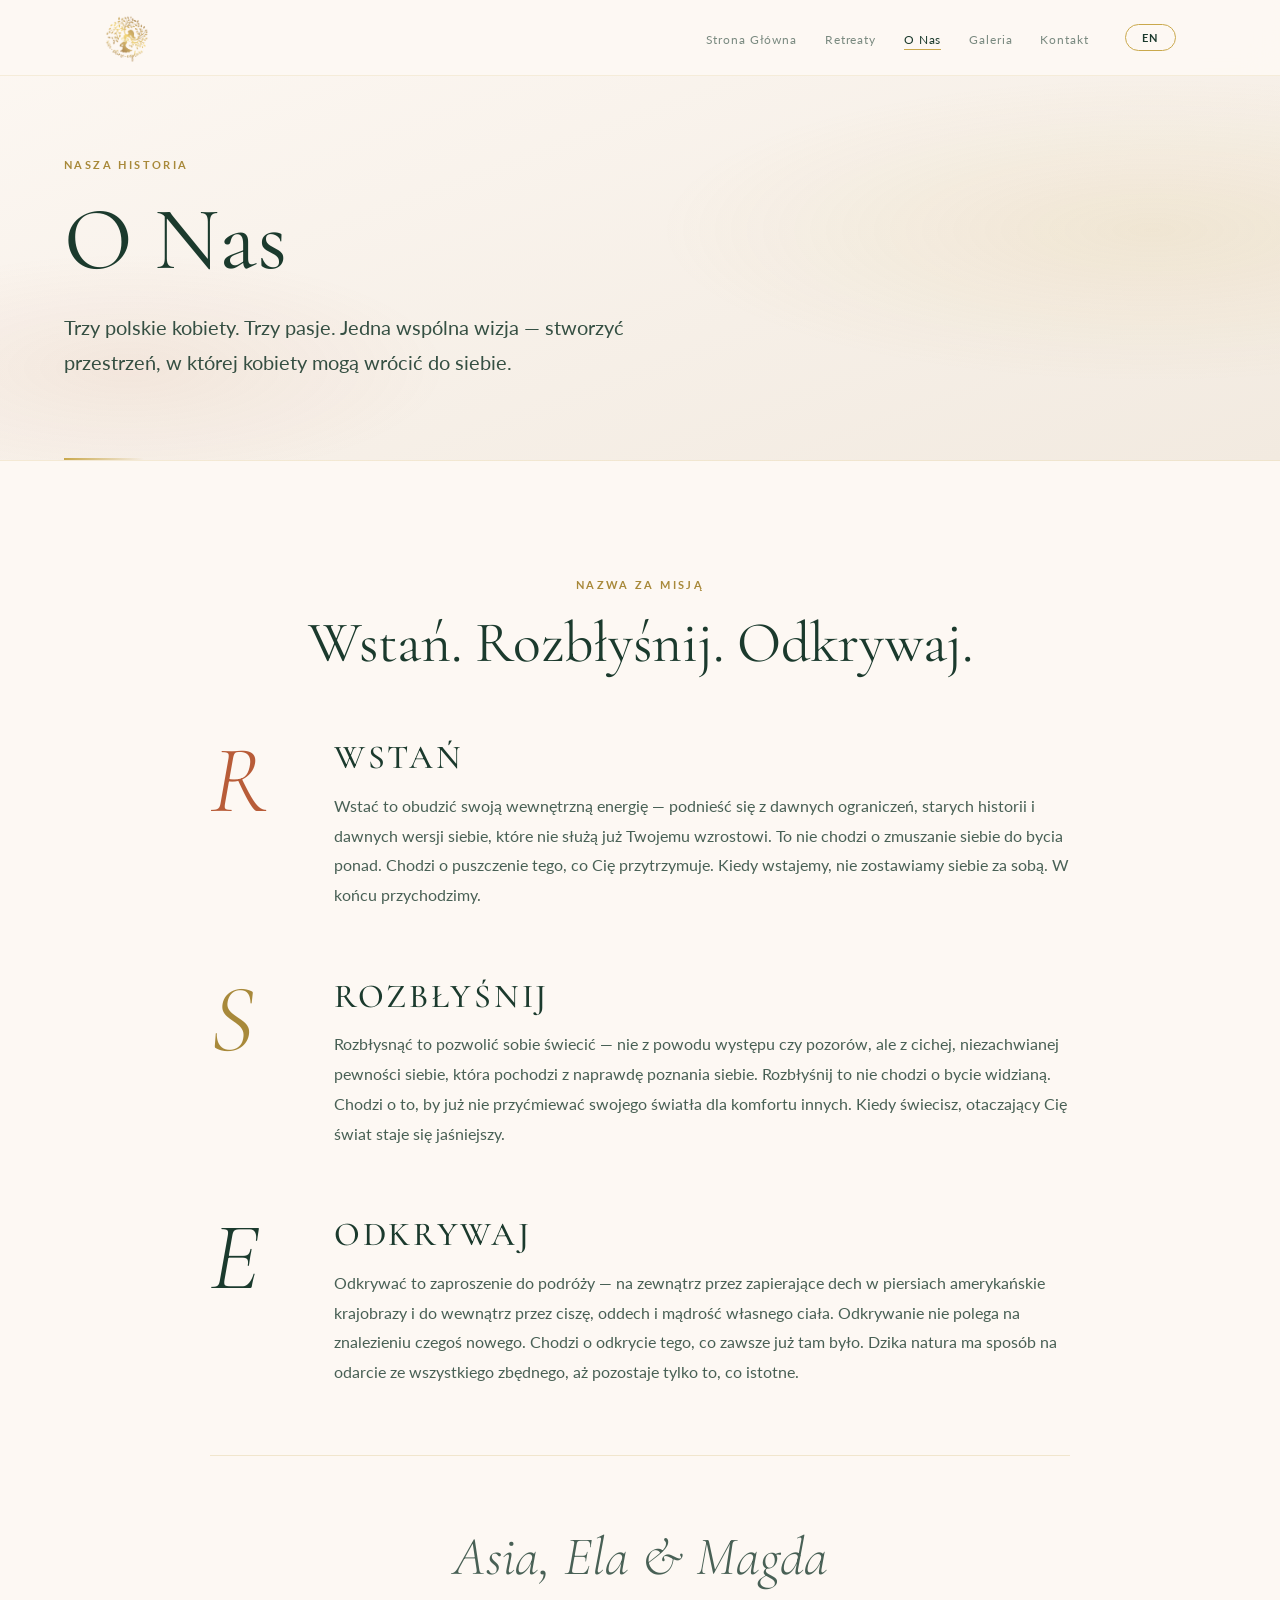
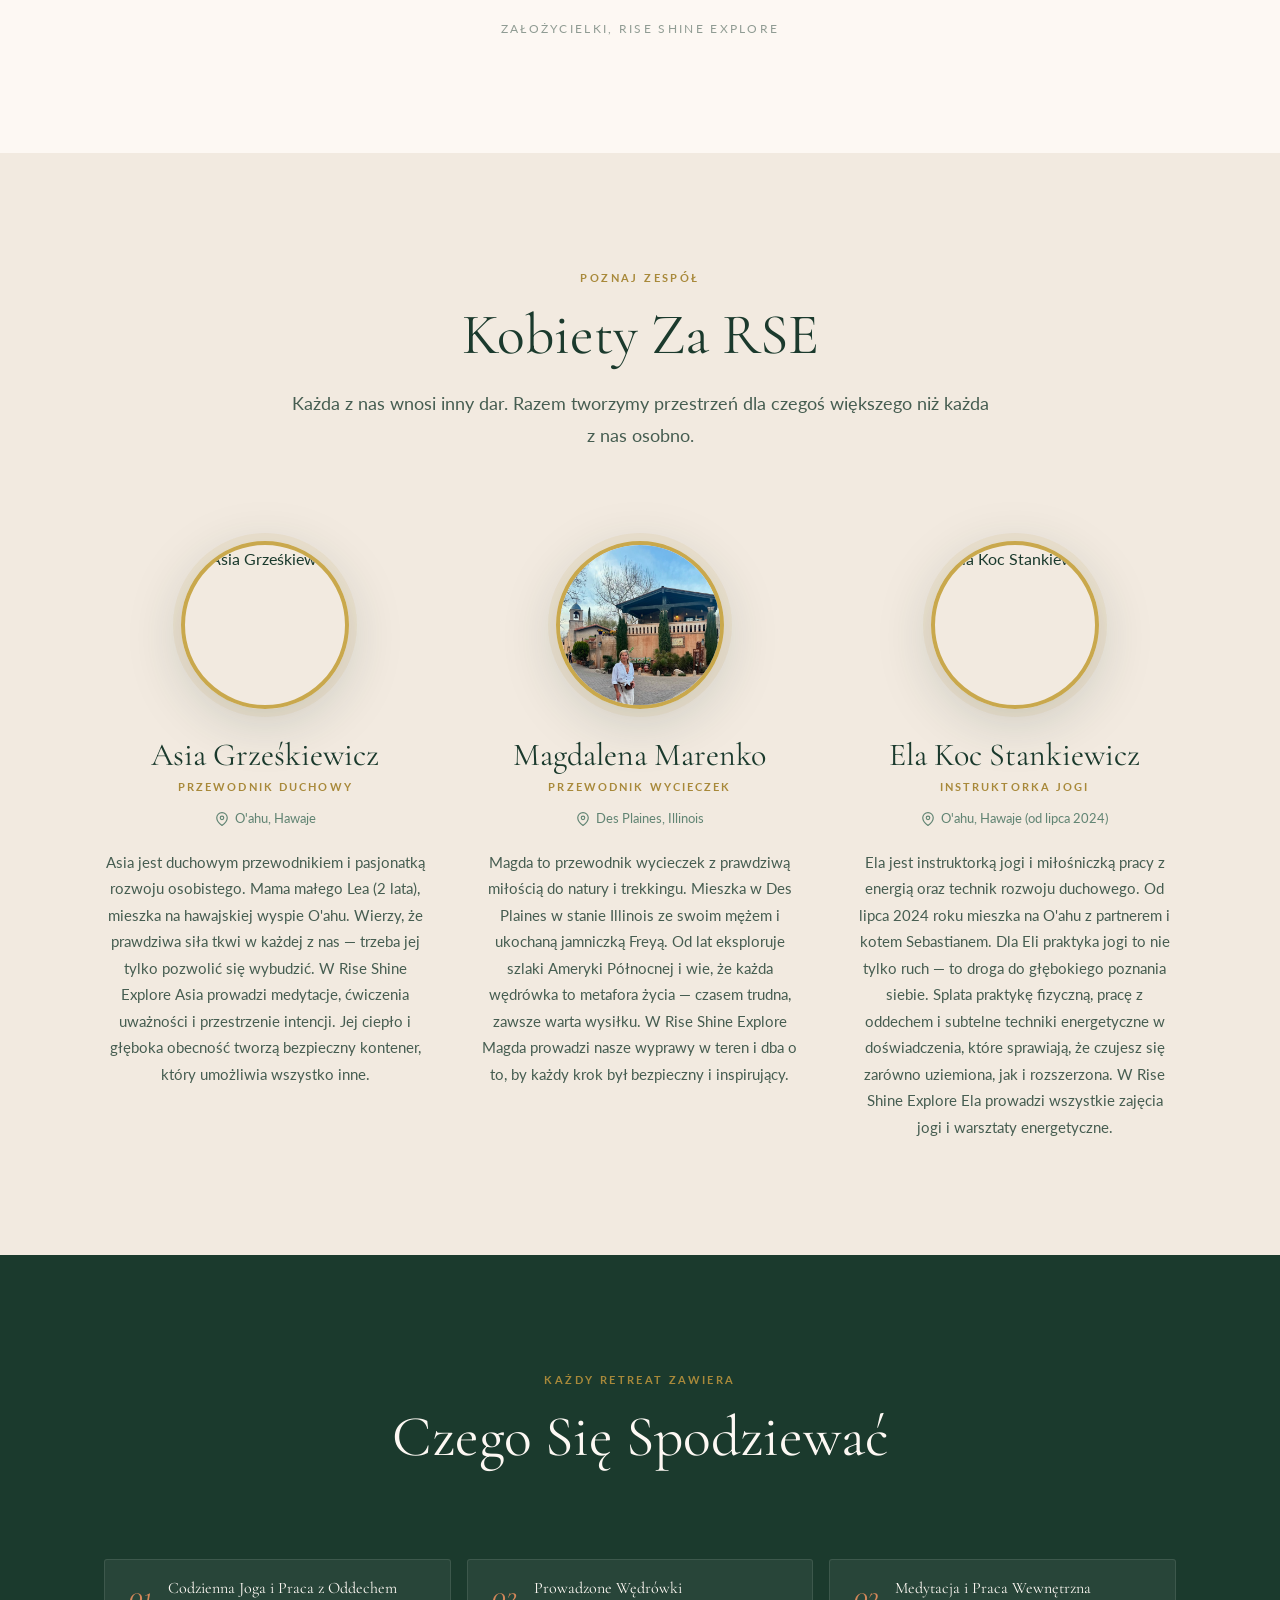
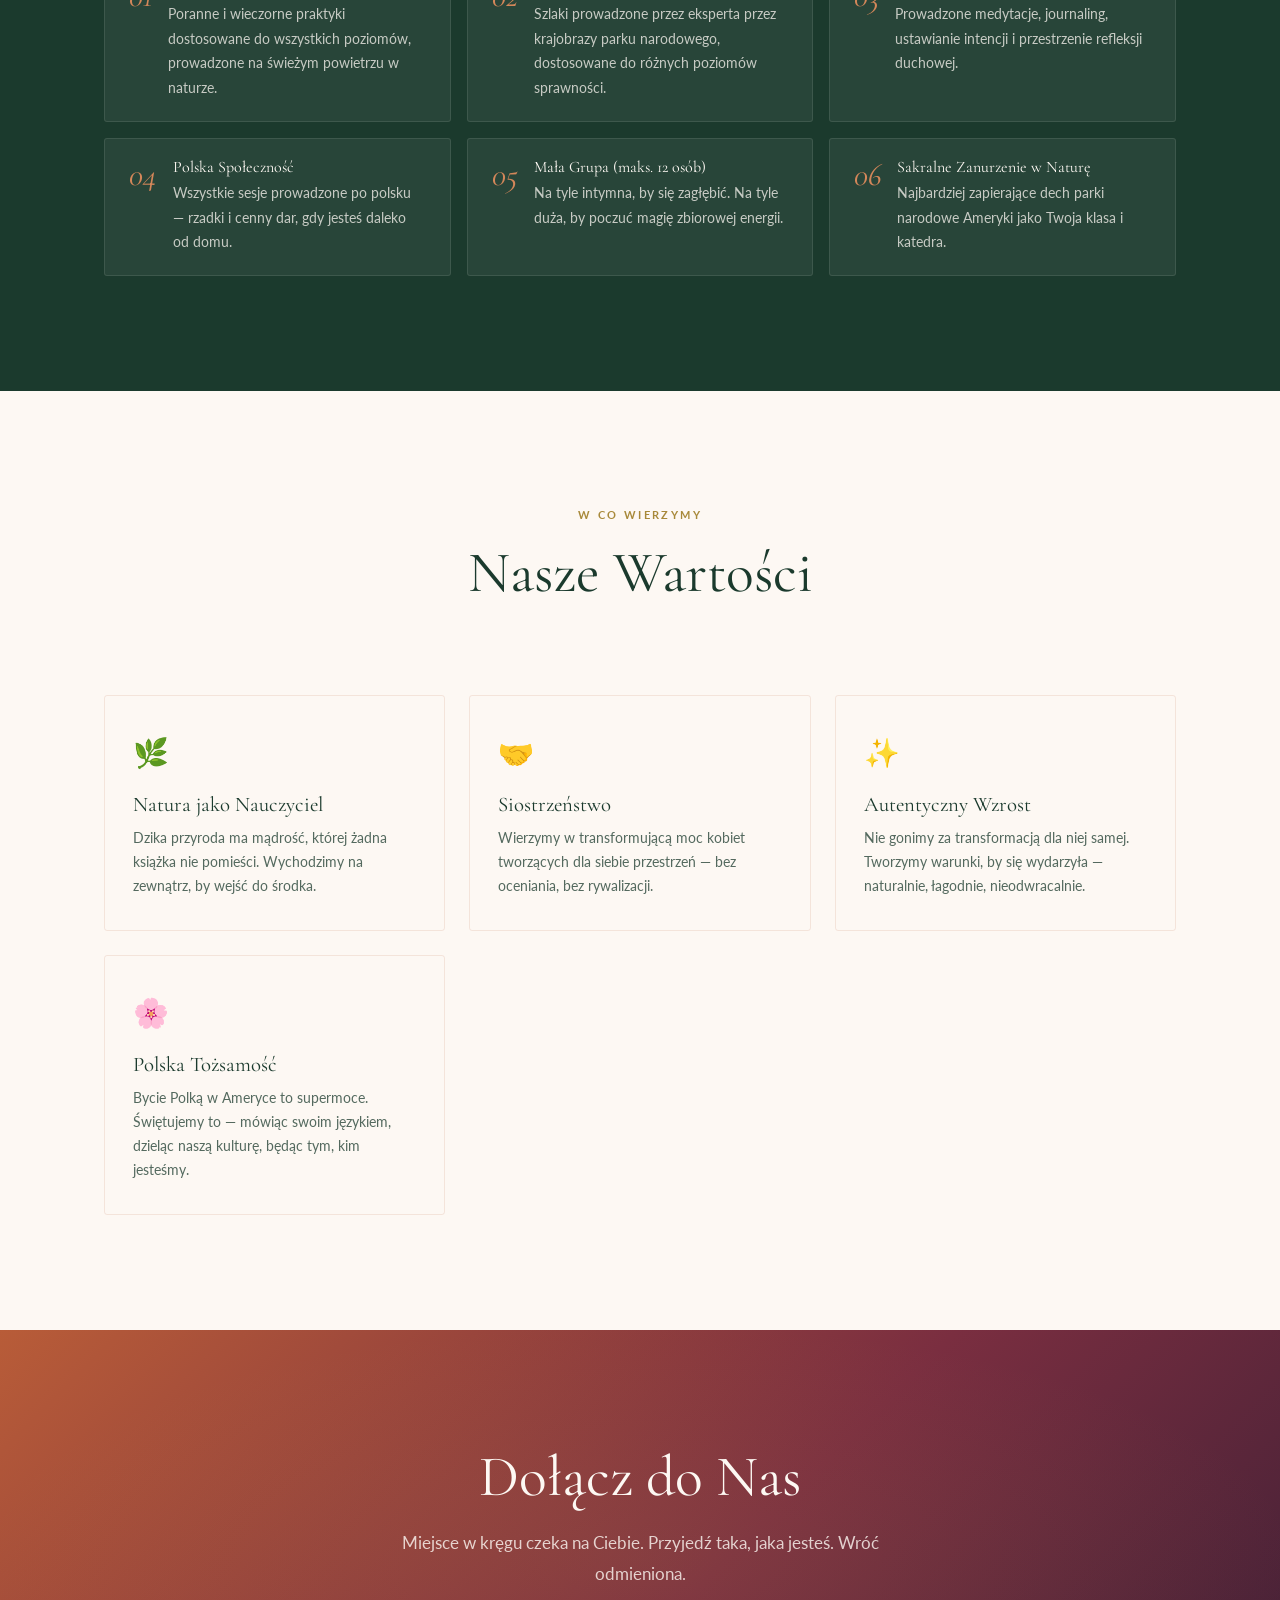
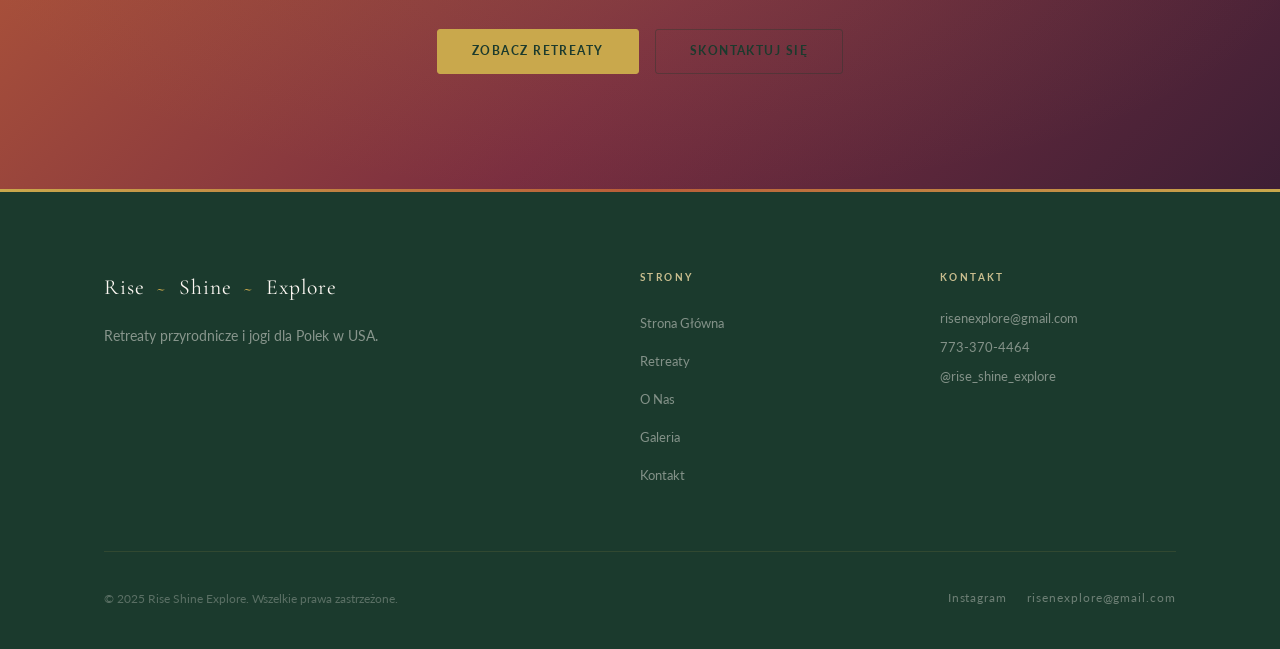
==== about.html @ bf4e3595 "Initial commit — Rise Shine Explore website Full static site with HTML pages, CSS, JS, and all photo" ====
<!DOCTYPE html>
<html lang="pl">
<head>
  <meta charset="UTF-8">
  <meta name="viewport" content="width=device-width, initial-scale=1.0">
  <title>O Nas — Rise Shine Explore</title>
  <meta name="description" content="Poznaj Asię, Elę i Magdę — trzy polskie kobiety stojące za Rise Shine Explore. Meet the women behind the retreats.">
  <link rel="preconnect" href="https://fonts.googleapis.com">
  <link rel="preconnect" href="https://fonts.gstatic.com" crossorigin>
  <link href="https://fonts.googleapis.com/css2?family=Cormorant+Garamond:ital,wght@0,300;0,400;0,500;0,600;1,300;1,400;1,500&family=Lato:wght@300;400;700&display=swap" rel="stylesheet">
  <link rel="stylesheet" href="css/style.css">
  <style>
    /* ---- Values grid ---- */
    .values-grid {
      display: grid;
      grid-template-columns: repeat(auto-fill, minmax(260px, 1fr));
      gap: 24px;
      margin-top: 48px;
    }
    .value-card {
      background: var(--offwhite);
      border: 1px solid rgba(196,112,79,.15);
      border-radius: var(--radius-sm);
      padding: 32px 28px;
      transition: box-shadow var(--transition), transform var(--transition);
    }
    .value-card:hover {
      box-shadow: var(--shadow-md);
      transform: translateY(-3px);
    }
    .value-card__icon {
      font-size: 1.8rem;
      margin-bottom: 16px;
      display: block;
    }
    .value-card h4 {
      font-size: 1.3rem;
      margin-bottom: 10px;
    }
    .value-card p {
      font-size: .88rem;
      opacity: .75;
      line-height: 1.7;
    }

    /* ---- What to expect ---- */
    .expect-list {
      display: grid;
      grid-template-columns: repeat(auto-fill, minmax(300px, 1fr));
      gap: 16px;
      margin-top: 32px;
    }
    .expect-item {
      display: flex;
      align-items: flex-start;
      gap: 16px;
      padding: 20px 24px;
      background: rgba(250,247,242,.06);
      border-radius: var(--radius-sm);
      border: 1px solid rgba(250,247,242,.1);
    }
    .expect-item__num {
      font-family: var(--font-heading);
      font-size: 2rem;
      color: var(--terracotta-light);
      font-style: italic;
      line-height: 1;
      flex-shrink: 0;
    }
    .expect-item h4 { color: var(--cream); font-size: 1rem; margin-bottom: 4px; }
    .expect-item p  { font-size: .85rem; color: var(--cream); opacity: .75; }
  </style>
</head>
<body>

  <!-- ===== NAV ===== -->
  <nav class="nav" role="navigation">
    <div class="nav__container">
      <a href="index.html" class="nav__logo"><img src="logo.avif" alt="Rise Shine Explore" class="nav__logo-img"></a>
      <ul class="nav__links" id="navLinks">
        <li><a href="index.html"    data-en="Home"     data-pl="Strona Główna">Strona Główna</a></li>
        <li><a href="retreats.html" data-en="Retreats" data-pl="Retreaty">Retreaty</a></li>
        <li><a href="about.html"    data-en="About Us" data-pl="O Nas">O Nas</a></li>
        <li><a href="gallery.html"  data-en="Gallery"  data-pl="Galeria">Galeria</a></li>
        <li><a href="contact.html"  data-en="Contact"  data-pl="Kontakt">Kontakt</a></li>
      </ul>
      <button class="nav__lang" id="langToggle">EN</button>
      <button class="nav__hamburger" id="hamburger" aria-label="Menu" aria-expanded="false">
        <span></span><span></span><span></span>
      </button>
    </div>
  </nav>

  <!-- ===== PAGE HERO ===== -->
  <header class="page-hero">
    <div class="page-hero__inner">
      <span class="eyebrow" data-en="Our Story" data-pl="Nasza Historia">Nasza Historia</span>
      <h1 data-en="About Us" data-pl="O Nas">O Nas</h1>
      <p class="lead" data-en="Three Polish women. Three passions. One shared vision — to create a space where women can come home to themselves." data-pl="Trzy polskie kobiety. Trzy pasje. Jedna wspólna wizja — stworzyć przestrzeń, w której kobiety mogą wrócić do siebie.">Trzy polskie kobiety. Trzy pasje. Jedna wspólna wizja — stworzyć przestrzeń, w której kobiety mogą wrócić do siebie.</p>
    </div>
  </header>

  <!-- ===== BRAND STORY ===== -->
  <section class="section" aria-label="Historia marki">
    <div class="container">
      <div class="brand-story">
        <div class="section-header" style="margin-bottom:64px;">
          <span class="eyebrow" data-en="The Name Behind the Mission" data-pl="Nazwa Za Misją">Nazwa Za Misją</span>
          <h2 data-en="Rise. Shine. Explore." data-pl="Wstań. Rozbłyśnij. Odkrywaj.">Wstań. Rozbłyśnij. Odkrywaj.</h2>
        </div>

        <div class="brand-pillar brand-pillar--rise animate-on-scroll animate-fade-up">
          <span class="brand-pillar__letter">R</span>
          <div class="brand-pillar__text">
            <h3 class="brand-pillar__title" data-en="Rise" data-pl="Wstań">Wstań</h3>
            <p class="brand-pillar__desc" data-en="To rise is to wake your inner energy — to lift yourself from the old limitations, old stories, and old versions of yourself that no longer serve your growth. It's not about forcing yourself upward. It's about letting go of what holds you down. When we rise, we don't leave ourselves behind. We finally arrive." data-pl="Wstać to obudzić swoją wewnętrzną energię — podnieść się z dawnych ograniczeń, starych historii i dawnych wersji siebie, które nie służą już Twojemu wzrostowi. To nie chodzi o zmuszanie siebie do bycia ponad. Chodzi o puszczenie tego, co Cię przytrzymuje. Kiedy wstajemy, nie zostawiamy siebie za sobą. W końcu przychodzimy.">Wstać to obudzić swoją wewnętrzną energię — podnieść się z dawnych ograniczeń, starych historii i dawnych wersji siebie, które nie służą już Twojemu wzrostowi. To nie chodzi o zmuszanie siebie do bycia ponad. Chodzi o puszczenie tego, co Cię przytrzymuje. Kiedy wstajemy, nie zostawiamy siebie za sobą. W końcu przychodzimy.</p>
          </div>
        </div>

        <div class="brand-pillar brand-pillar--shine animate-on-scroll animate-fade-up">
          <span class="brand-pillar__letter">S</span>
          <div class="brand-pillar__text">
            <h3 class="brand-pillar__title" data-en="Shine" data-pl="Rozbłyśnij">Rozbłyśnij</h3>
            <p class="brand-pillar__desc" data-en="To shine is to allow yourself to glow — not from performance or pretense, but from the quiet, unshakeable confidence that comes from truly knowing yourself. Shine is not about being seen. It's about no longer dimming your light for the comfort of others. When you shine, the world around you gets brighter." data-pl="Rozbłysnąć to pozwolić sobie świecić — nie z powodu występu czy pozorów, ale z cichej, niezachwianej pewności siebie, która pochodzi z naprawdę poznania siebie. Rozbłyśnij to nie chodzi o bycie widzianą. Chodzi o to, by już nie przyćmiewać swojego światła dla komfortu innych. Kiedy świecisz, otaczający Cię świat staje się jaśniejszy.">Rozbłysnąć to pozwolić sobie świecić — nie z powodu występu czy pozorów, ale z cichej, niezachwianej pewności siebie, która pochodzi z naprawdę poznania siebie. Rozbłyśnij to nie chodzi o bycie widzianą. Chodzi o to, by już nie przyćmiewać swojego światła dla komfortu innych. Kiedy świecisz, otaczający Cię świat staje się jaśniejszy.</p>
          </div>
        </div>

        <div class="brand-pillar brand-pillar--explore animate-on-scroll animate-fade-up">
          <span class="brand-pillar__letter">E</span>
          <div class="brand-pillar__text">
            <h3 class="brand-pillar__title" data-en="Explore" data-pl="Odkrywaj">Odkrywaj</h3>
            <p class="brand-pillar__desc" data-en="To explore is an invitation to journey — outward through breathtaking American landscapes and inward through stillness, breath, and the wisdom of your own body. Exploration is not about finding something new. It's about uncovering what was always already there. Wild nature has a way of stripping away everything unnecessary until only the essential remains." data-pl="Odkrywać to zaproszenie do podróży — na zewnątrz przez zapierające dech w piersiach amerykańskie krajobrazy i do wewnątrz przez ciszę, oddech i mądrość własnego ciała. Odkrywanie nie polega na znalezieniu czegoś nowego. Chodzi o odkrycie tego, co zawsze już tam było. Dzika natura ma sposób na odarcie ze wszystkiego zbędnego, aż pozostaje tylko to, co istotne.">Odkrywać to zaproszenie do podróży — na zewnątrz przez zapierające dech w piersiach amerykańskie krajobrazy i do wewnątrz przez ciszę, oddech i mądrość własnego ciała. Odkrywanie nie polega na znalezieniu czegoś nowego. Chodzi o odkrycie tego, co zawsze już tam było. Dzika natura ma sposób na odarcie ze wszystkiego zbędnego, aż pozostaje tylko to, co istotne.</p>
          </div>
        </div>

        <div class="signature animate-on-scroll animate-fade-up">
          <p class="signature__text">Asia, Ela &amp; Magda</p>
          <span class="signature__sub" data-en="Founders, Rise Shine Explore" data-pl="Założycielki, Rise Shine Explore">Założycielki, Rise Shine Explore</span>
        </div>
      </div>
    </div>
  </section>

  <!-- ===== TEAM ===== -->
  <section class="section section--alt" aria-label="Zespół">
    <div class="container">
      <div class="section-header animate-on-scroll animate-fade-up">
        <span class="eyebrow" data-en="Meet the Team" data-pl="Poznaj Zespół">Poznaj Zespół</span>
        <h2 data-en="The Women Behind RSE" data-pl="Kobiety Za RSE">Kobiety Za RSE</h2>
        <p data-en="Each of us brings a different gift. Together, we hold space for something larger than any of us alone." data-pl="Każda z nas wnosi inny dar. Razem tworzymy przestrzeń dla czegoś większego niż każda z nas osobno.">Każda z nas wnosi inny dar. Razem tworzymy przestrzeń dla czegoś większego niż każda z nas osobna.</p>
      </div>

      <div class="team-grid">

        <!-- Asia -->
        <article class="team-card animate-on-scroll animate-fade-up">
          <div class="team-card__avatar">
            <div class="team-card__avatar-inner">
              <img src="images/team/asia.png" alt="Asia Grześkiewicz">
            </div>
          </div>
          <h3 class="team-card__name">Asia Grześkiewicz</h3>
          <span class="team-card__role" data-en="Spiritual Guide" data-pl="Przewodnik Duchowy">Przewodnik Duchowy</span>
          <p class="team-card__location">
            <svg width="14" height="14" viewBox="0 0 24 24" fill="none" stroke="currentColor" stroke-width="2" aria-hidden="true"><path d="M21 10c0 7-9 13-9 13s-9-6-9-13a9 9 0 0118 0z"/><circle cx="12" cy="10" r="3"/></svg>
            <span data-en="O'ahu, Hawai'i" data-pl="O'ahu, Hawaje">O'ahu, Hawaje</span>
          </p>
          <p class="team-card__bio" data-en="Asia is a spiritual guide and personal development enthusiast. Mother of little Leo (age 2), she lives on the Hawaiian island of O'ahu. She believes that true strength lives within each of us — it just needs to be awakened. At Rise Shine Explore, Asia leads meditations, mindfulness practices, and intention-setting spaces. Her warmth and deep presence create the safe container that makes everything else possible." data-pl="Asia jest duchowym przewodnikiem i pasjonatką rozwoju osobistego. Mama małego Lea (2 lata), mieszka na hawajskiej wyspie O'ahu. Wierzy, że prawdziwa siła tkwi w każdej z nas — trzeba jej tylko pozwolić się wybudzić. W Rise Shine Explore Asia prowadzi medytacje, ćwiczenia uważności i przestrzenie intencji. Jej ciepło i głęboka obecność tworzą bezpieczny kontener, który umożliwia wszystko inne.">Asia jest duchowym przewodnikiem i pasjonatką rozwoju osobistego. Mama małego Lea (2 lata), mieszka na hawajskiej wyspie O'ahu. Wierzy, że prawdziwa siła tkwi w każdej z nas — trzeba jej tylko pozwolić się wybudzić. W Rise Shine Explore Asia prowadzi medytacje, ćwiczenia uważności i przestrzenie intencji. Jej ciepło i głęboka obecność tworzą bezpieczny kontener, który umożliwia wszystko inne.</p>
        </article>

        <!-- Magdalena -->
        <article class="team-card animate-on-scroll animate-fade-up delay-1">
          <div class="team-card__avatar">
            <div class="team-card__avatar-inner">
              <img src="images/team/magda.jpg" alt="Magdalena Marenko">
            </div>
          </div>
          <h3 class="team-card__name">Magdalena Marenko</h3>
          <span class="team-card__role" data-en="Hiking Guide" data-pl="Przewodnik Wycieczek">Przewodnik Wycieczek</span>
          <p class="team-card__location">
            <svg width="14" height="14" viewBox="0 0 24 24" fill="none" stroke="currentColor" stroke-width="2" aria-hidden="true"><path d="M21 10c0 7-9 13-9 13s-9-6-9-13a9 9 0 0118 0z"/><circle cx="12" cy="10" r="3"/></svg>
            <span data-en="Des Plaines, Illinois" data-pl="Des Plaines, Illinois">Des Plaines, Illinois</span>
          </p>
          <p class="team-card__bio" data-en="Magda is a hiking guide with a genuine love for nature and trekking. She lives in Des Plaines, Illinois with her husband and beloved dachshund Freya. For years she has explored trails across North America and knows that every hike is a metaphor for life — sometimes hard, always worth it. At Rise Shine Explore, Magda leads our outdoor expeditions and makes sure every step feels safe and inspiring." data-pl="Magda to przewodnik wycieczek z prawdziwą miłością do natury i trekkingu. Mieszka w Des Plaines w stanie Illinois ze swoim mężem i ukochaną jamniczką Freyą. Od lat eksploruje szlaki Ameryki Północnej i wie, że każda wędrówka to metafora życia — czasem trudna, zawsze warta wysiłku. W Rise Shine Explore Magda prowadzi nasze wyprawy w teren i dba o to, by każdy krok był bezpieczny i inspirujący.">Magda to przewodnik wycieczek z prawdziwą miłością do natury i trekkingu. Mieszka w Des Plaines w stanie Illinois ze swoim mężem i ukochaną jamniczką Freyą. Od lat eksploruje szlaki Ameryki Północnej i wie, że każda wędrówka to metafora życia — czasem trudna, zawsze warta wysiłku. W Rise Shine Explore Magda prowadzi nasze wyprawy w teren i dba o to, by każdy krok był bezpieczny i inspirujący.</p>
        </article>

        <!-- Ela -->
        <article class="team-card animate-on-scroll animate-fade-up delay-2">
          <div class="team-card__avatar">
            <div class="team-card__avatar-inner">
              <img src="images/team/ela.png" alt="Ela Koc Stankiewicz">
            </div>
          </div>
          <h3 class="team-card__name">Ela Koc Stankiewicz</h3>
          <span class="team-card__role" data-en="Yoga Instructor" data-pl="Instruktorka Jogi">Instruktorka Jogi</span>
          <p class="team-card__location">
            <svg width="14" height="14" viewBox="0 0 24 24" fill="none" stroke="currentColor" stroke-width="2" aria-hidden="true"><path d="M21 10c0 7-9 13-9 13s-9-6-9-13a9 9 0 0118 0z"/><circle cx="12" cy="10" r="3"/></svg>
            <span data-en="O'ahu, Hawai'i (since July 2024)" data-pl="O'ahu, Hawaje (od lipca 2024)">O'ahu, Hawaje (od lipca 2024)</span>
          </p>
          <p class="team-card__bio" data-en="Ela is a yoga instructor and lover of energy work and spiritual development techniques. Since July 2024, she has lived on O'ahu with her partner and cat Sebastian. For Ela, yoga practice is not just movement — it's a path to deep self-knowledge. She weaves together physical practice, breathwork, and subtle energy techniques into experiences that leave you feeling both grounded and expanded. At Rise Shine Explore, Ela leads all yoga sessions and energy workshops." data-pl="Ela jest instruktorką jogi i miłośniczką pracy z energią oraz technik rozwoju duchowego. Od lipca 2024 roku mieszka na O'ahu z partnerem i kotem Sebastianem. Dla Eli praktyka jogi to nie tylko ruch — to droga do głębokiego poznania siebie. Splata praktykę fizyczną, pracę z oddechem i subtelne techniki energetyczne w doświadczenia, które sprawiają, że czujesz się zarówno uziemiona, jak i rozszerzona. W Rise Shine Explore Ela prowadzi wszystkie zajęcia jogi i warsztaty energetyczne.">Ela jest instruktorką jogi i miłośniczką pracy z energią oraz technik rozwoju duchowego. Od lipca 2024 roku mieszka na O'ahu z partnerem i kotem Sebastianem. Dla Eli praktyka jogi to nie tylko ruch — to droga do głębokiego poznania siebie. Splata praktykę fizyczną, pracę z oddechem i subtelne techniki energetyczne w doświadczenia, które sprawiają, że czujesz się zarówno uziemiona, jak i rozszerzona. W Rise Shine Explore Ela prowadzi wszystkie zajęcia jogi i warsztaty energetyczne.</p>
        </article>

      </div>
    </div>
  </section>

  <!-- ===== WHAT TO EXPECT ===== -->
  <section class="section section--dark" aria-label="Czego się spodziewać">
    <div class="container">
      <div class="section-header animate-on-scroll animate-fade-up">
        <span class="eyebrow" data-en="Every Retreat Includes" data-pl="Każdy Retreat Zawiera">Każdy Retreat Zawiera</span>
        <h2 data-en="What to Expect" data-pl="Czego Się Spodziewać">Czego Się Spodziewać</h2>
      </div>
      <div class="expect-list">
        <div class="expect-item animate-on-scroll animate-fade-up">
          <span class="expect-item__num">01</span>
          <div>
            <h4 data-en="Daily Yoga & Breathwork" data-pl="Codzienna Joga i Praca z Oddechem">Codzienna Joga i Praca z Oddechem</h4>
            <p data-en="Morning and evening practices tailored to all levels, held outdoors in nature." data-pl="Poranne i wieczorne praktyki dostosowane do wszystkich poziomów, prowadzone na świeżym powietrzu w naturze.">Poranne i wieczorne praktyki dostosowane do wszystkich poziomów, prowadzone na świeżym powietrzu w naturze.</p>
          </div>
        </div>
        <div class="expect-item animate-on-scroll animate-fade-up delay-1">
          <span class="expect-item__num">02</span>
          <div>
            <h4 data-en="Guided Hikes" data-pl="Prowadzone Wędrówki">Prowadzone Wędrówki</h4>
            <p data-en="Expert-led trails through national park landscapes, adapted for different fitness levels." data-pl="Szlaki prowadzone przez eksperta przez krajobrazy parku narodowego, dostosowane do różnych poziomów sprawności.">Szlaki prowadzone przez eksperta przez krajobrazy parku narodowego, dostosowane do różnych poziomów sprawności.</p>
          </div>
        </div>
        <div class="expect-item animate-on-scroll animate-fade-up delay-2">
          <span class="expect-item__num">03</span>
          <div>
            <h4 data-en="Meditation & Inner Work" data-pl="Medytacja i Praca Wewnętrzna">Medytacja i Praca Wewnętrzna</h4>
            <p data-en="Guided meditations, journaling, intention-setting, and spiritual reflection spaces." data-pl="Prowadzone medytacje, journaling, ustawianie intencji i przestrzenie refleksji duchowej.">Prowadzone medytacje, journaling, ustawianie intencji i przestrzenie refleksji duchowej.</p>
          </div>
        </div>
        <div class="expect-item animate-on-scroll animate-fade-up">
          <span class="expect-item__num">04</span>
          <div>
            <h4 data-en="Polish Community" data-pl="Polska Społeczność">Polska Społeczność</h4>
            <p data-en="All sessions conducted in Polish — a rare and precious gift when you're far from home." data-pl="Wszystkie sesje prowadzone po polsku — rzadki i cenny dar, gdy jesteś daleko od domu.">Wszystkie sesje prowadzone po polsku — rzadki i cenny dar, gdy jesteś daleko od domu.</p>
          </div>
        </div>
        <div class="expect-item animate-on-scroll animate-fade-up delay-1">
          <span class="expect-item__num">05</span>
          <div>
            <h4 data-en="Small Group (max 12)" data-pl="Mała Grupa (maks. 12 osób)">Mała Grupa (maks. 12 osób)</h4>
            <p data-en="Intimate enough to go deep. Big enough to feel the magic of collective energy." data-pl="Na tyle intymna, by się zagłębić. Na tyle duża, by poczuć magię zbiorowej energii.">Na tyle intymna, by się zagłębić. Na tyle duża, by poczuć magię zbiorowej energii.</p>
          </div>
        </div>
        <div class="expect-item animate-on-scroll animate-fade-up delay-2">
          <span class="expect-item__num">06</span>
          <div>
            <h4 data-en="Sacred Nature Immersion" data-pl="Sakralne Zanurzenie w Naturę">Sakralne Zanurzenie w Naturę</h4>
            <p data-en="America's most breathtaking national parks as your classroom and cathedral." data-pl="Najbardziej zapierające dech parki narodowe Ameryki jako Twoja klasa i katedra.">Najbardziej zapierające dech parki narodowe Ameryki jako Twoja klasa i katedra.</p>
          </div>
        </div>
      </div>
    </div>
  </section>

  <!-- ===== VALUES ===== -->
  <section class="section" aria-label="Nasze wartości">
    <div class="container">
      <div class="section-header animate-on-scroll animate-fade-up">
        <span class="eyebrow" data-en="What We Stand For" data-pl="W Co Wierzymy">W Co Wierzymy</span>
        <h2 data-en="Our Values" data-pl="Nasze Wartości">Nasze Wartości</h2>
      </div>
      <div class="values-grid">
        <div class="value-card animate-on-scroll animate-fade-up">
          <span class="value-card__icon">🌿</span>
          <h4 data-en="Nature as Teacher" data-pl="Natura jako Nauczyciel">Natura jako Nauczyciel</h4>
          <p data-en="The wild has wisdom that no book can hold. We go outside to go inward." data-pl="Dzika przyroda ma mądrość, której żadna książka nie pomieści. Wychodzimy na zewnątrz, by wejść do środka.">Dzika przyroda ma mądrość, której żadna książka nie pomieści. Wychodzimy na zewnątrz, by wejść do środka.</p>
        </div>
        <div class="value-card animate-on-scroll animate-fade-up delay-1">
          <span class="value-card__icon">🤝</span>
          <h4 data-en="Sisterhood" data-pl="Siostrzeństwo">Siostrzeństwo</h4>
          <p data-en="We believe in the transformative power of women holding space for each other — without judgment, without competition." data-pl="Wierzymy w transformującą moc kobiet tworzących dla siebie przestrzeń — bez oceniania, bez rywalizacji.">Wierzymy w transformującą moc kobiet tworzących dla siebie przestrzeń — bez oceniania, bez rywalizacji.</p>
        </div>
        <div class="value-card animate-on-scroll animate-fade-up delay-2">
          <span class="value-card__icon">✨</span>
          <h4 data-en="Authentic Growth" data-pl="Autentyczny Wzrost">Autentyczny Wzrost</h4>
          <p data-en="We don't chase transformation for its own sake. We create conditions for it to happen — naturally, gently, irreversibly." data-pl="Nie gonimy za transformacją dla niej samej. Tworzymy warunki, by się wydarzyła — naturalnie, łagodnie, nieodwracalnie.">Nie gonimy za transformacją dla niej samej. Tworzymy warunki, by się wydarzyła — naturalnie, łagodnie, nieodwracalnie.</p>
        </div>
        <div class="value-card animate-on-scroll animate-fade-up">
          <span class="value-card__icon">🌸</span>
          <h4 data-en="Polish Identity" data-pl="Polska Tożsamość">Polska Tożsamość</h4>
          <p data-en="Being Polish in America is a superpower. We celebrate that — speaking our language, sharing our culture, owning who we are." data-pl="Bycie Polką w Ameryce to supermoce. Świętujemy to — mówiąc swoim językiem, dzieląc naszą kulturę, będąc tym, kim jesteśmy.">Bycie Polką w Ameryce to supermoce. Świętujemy to — mówiąc swoim językiem, dzieląc naszą kulturę, będąc tym, kim jesteśmy.</p>
        </div>
      </div>
    </div>
  </section>

  <!-- ===== CTA ===== -->
  <section class="cta-band animate-on-scroll animate-fade-up">
    <h2 data-en="Come Join Us" data-pl="Dołącz do Nas">Dołącz do Nas</h2>
    <p data-en="A seat at the circle is waiting for you. Come as you are. Return transformed." data-pl="Miejsce w kręgu czeka na Ciebie. Przyjedź taka, jaka jesteś. Wróć odmieniona.">Miejsce w kręgu czeka na Ciebie. Przyjedź taka, jaka jesteś. Wróć odmieniona.</p>
    <div class="btns">
      <a href="retreats.html" class="btn btn--primary" data-en="View Retreats" data-pl="Zobacz Retreaty">Zobacz Retreaty</a>
      <a href="contact.html"  class="btn btn--outline-brown" data-en="Get in Touch" data-pl="Skontaktuj się">Skontaktuj się</a>
    </div>
  </section>

  <!-- ===== FOOTER ===== -->
  <footer class="footer">
    <div class="footer__inner">
      <div class="footer__top">
        <div class="footer__brand">
          <a href="index.html" class="footer__logo">Rise <span class="tilde">~</span> Shine <span class="tilde">~</span> Explore</a>
          <p data-en="Nature and yoga retreats for Polish women in the USA." data-pl="Retreaty przyrodnicze i jogi dla Polek w USA.">Retreaty przyrodnicze i jogi dla Polek w USA.</p>
        </div>
        <div class="footer__col">
          <span class="footer__col-title" data-en="Pages" data-pl="Strony">Strony</span>
          <ul>
            <li><a href="index.html"    data-en="Home"     data-pl="Strona Główna">Strona Główna</a></li>
            <li><a href="retreats.html" data-en="Retreats" data-pl="Retreaty">Retreaty</a></li>
            <li><a href="about.html"    data-en="About Us" data-pl="O Nas">O Nas</a></li>
            <li><a href="gallery.html"  data-en="Gallery"  data-pl="Galeria">Galeria</a></li>
            <li><a href="contact.html"  data-en="Contact"  data-pl="Kontakt">Kontakt</a></li>
          </ul>
        </div>
        <div class="footer__col">
          <span class="footer__col-title" data-en="Contact" data-pl="Kontakt">Kontakt</span>
          <p class="footer__contact-item"><a href="mailto:risenexplore@gmail.com">risenexplore@gmail.com</a></p>
          <p class="footer__contact-item"><a href="tel:+17733704464">773-370-4464</a></p>
          <p class="footer__contact-item"><a href="https://instagram.com/rise_shine_explore" target="_blank" rel="noopener">@rise_shine_explore</a></p>
        </div>
      </div>
      <div class="footer__bottom">
        <p class="footer__copy" data-en="© 2025 Rise Shine Explore. All rights reserved." data-pl="© 2025 Rise Shine Explore. Wszelkie prawa zastrzeżone.">© 2025 Rise Shine Explore. Wszelkie prawa zastrzeżone.</p>
        <div class="footer__social">
          <a href="https://instagram.com/rise_shine_explore" target="_blank" rel="noopener">Instagram</a>
          <a href="mailto:risenexplore@gmail.com">risenexplore@gmail.com</a>
        </div>
      </div>
    </div>
  </footer>

  <script src="js/lang.js"></script>
  <script src="js/main.js"></script>
</body>
</html>
---- css/style.css ----
/* ============================================================
   Rise Shine Explore — Premium Redesign
   Palette: Forest #1B3A2D · Gold #C9A84C · Blush #E8C4B8
            Terracotta #B85C38 · Cream #FDF8F3 · Plum #3D1F35
   Fonts: Cormorant Garamond (headings) · Lato (body)
   ============================================================ */

/* ---- CSS Variables ---- */
:root {
  --forest:           #1B3A2D;
  --forest-mid:       #2A4A3D;
  --forest-light:     #3D6B58;

  --gold:             #C9A84C;
  --gold-light:       #E8D5A0;
  --gold-pale:        rgba(201, 168, 76, 0.13);
  --gold-dark:        #A8893A;

  --blush:            #E8C4B8;
  --blush-dark:       #D4A090;

  --terracotta:       #B85C38;
  --terracotta-dark:  #8B4228;
  --terracotta-light: #D4875A;

  --cream:            #FDF8F3;
  --cream-dark:       #F2EAE0;
  --cream-deeper:     #E8DDD2;

  --plum:             #3D1F35;
  --plum-light:       #5A3050;
  --plum-pale:        rgba(61, 31, 53, 0.08);

  --white:            #FFFFFF;

  --font-heading: 'Cormorant Garamond', Georgia, serif;
  --font-body:    'Lato', Arial, sans-serif;

  --nav-height:    76px;
  --section-pad:   clamp(72px, 9vw, 136px);
  --container-max: 1200px;
  --container-pad: clamp(20px, 5vw, 64px);

  --shadow-sm:  0 2px 12px rgba(27, 58, 45, .08);
  --shadow-md:  0 6px 28px rgba(27, 58, 45, .13);
  --shadow-lg:  0 12px 56px rgba(27, 58, 45, .18);
  --shadow-xl:  0 24px 80px rgba(27, 58, 45, .24);
  --shadow-gold: 0 8px 32px rgba(201, 168, 76, .28);

  --radius-sm:  3px;
  --radius-md:  10px;
  --radius-lg:  24px;

  --ease-out:    cubic-bezier(0.22, 1, 0.36, 1);
  --ease-smooth: cubic-bezier(0.4, 0, 0.2, 1);
  --transition:  0.35s ease;
}

/* ---- Reset ---- */
*, *::before, *::after { box-sizing: border-box; margin: 0; padding: 0; }
html { font-size: 16px; scroll-behavior: smooth; }
body {
  font-family: var(--font-body);
  color: var(--forest);
  background: var(--cream);
  line-height: 1.7;
  -webkit-font-smoothing: antialiased;
  -moz-osx-font-smoothing: grayscale;
}
img    { max-width: 100%; height: auto; display: block; }
a      { color: inherit; text-decoration: none; }
ul     { list-style: none; }
button { cursor: pointer; border: none; background: none; font-family: inherit; }

/* ---- Typography ---- */
h1, h2, h3, h4, h5, h6 {
  font-family: var(--font-heading);
  font-weight: 400;
  line-height: 1.12;
  color: var(--forest);
}
h1 { font-size: clamp(3rem, 7vw, 6.5rem); }
h2 { font-size: clamp(2.4rem, 4.5vw, 4.2rem); }
h3 { font-size: clamp(1.7rem, 3vw, 2.8rem); }
h4 { font-size: clamp(1.3rem, 2vw, 2rem); }
p  { font-size: 1rem; line-height: 1.82; opacity: .8; }
.lead { font-size: clamp(1.08rem, 1.8vw, 1.22rem); line-height: 1.78; opacity: .88; }

/* ---- Layout ---- */
.container {
  max-width: var(--container-max);
  margin: 0 auto;
  padding: 0 var(--container-pad);
}
.section      { padding: var(--section-pad) 0; }
.section--alt { background: var(--cream-dark); }
.section--dark {
  background: var(--forest);
}
.section--dark h1,
.section--dark h2,
.section--dark h3,
.section--dark h4  { color: var(--cream); }
.section--dark p   { color: var(--cream); opacity: .68; }

.section-header {
  text-align: center;
  max-width: 700px;
  margin: 0 auto clamp(52px, 7vw, 100px);
}
.section-header h2 { margin-bottom: 20px; }
.section-header p  { font-size: 1.1rem; }

.eyebrow {
  display: block;
  font-family: var(--font-body);
  font-size: .68rem;
  font-weight: 700;
  letter-spacing: .22em;
  text-transform: uppercase;
  color: var(--gold-dark);
  margin-bottom: 16px;
}

/* ---- Navigation ---- */
.nav {
  position: fixed;
  inset: 0 0 auto;
  z-index: 1000;
  height: var(--nav-height);
  background: rgba(253, 248, 243, .96);
  backdrop-filter: blur(16px);
  -webkit-backdrop-filter: blur(16px);
  border-bottom: 1px solid rgba(201, 168, 76, .15);
  transition: box-shadow var(--transition);
}
.nav.scrolled {
  box-shadow: 0 4px 32px rgba(27, 58, 45, .16), 0 1px 0 rgba(201,168,76,.18);
}

.nav__container {
  max-width: var(--container-max);
  margin: 0 auto;
  padding: 0 var(--container-pad);
  height: 100%;
  display: flex;
  align-items: center;
  gap: 36px;
}
.nav__logo {
  font-family: var(--font-heading);
  font-size: 1.22rem;
  font-weight: 500;
  letter-spacing: .04em;
  color: var(--forest);
  white-space: nowrap;
  flex-shrink: 0;
  line-height: 1;
}
.nav__logo .tilde { color: var(--gold); margin: 0 6px; font-style: italic; }
.nav__logo-img {
  height: 48px;
  width: auto;
  display: block;
}

.nav__links {
  display: flex;
  align-items: center;
  gap: 28px;
  margin-left: auto;
}
.nav__links a {
  font-size: .78rem;
  letter-spacing: .07em;
  color: var(--forest);
  opacity: .58;
  transition: all var(--transition);
  position: relative;
  padding-bottom: 3px;
}
.nav__links a::after {
  content: '';
  position: absolute;
  bottom: 0;
  left: 0;
  width: 0;
  height: 1px;
  background: var(--gold);
  transition: width var(--transition);
}
.nav__links a:hover,
.nav__links a.active { opacity: 1; color: var(--forest); }
.nav__links a:hover::after,
.nav__links a.active::after { width: 100%; }

.nav__lang {
  font-size: .68rem;
  font-weight: 700;
  letter-spacing: .16em;
  color: var(--forest);
  background: transparent;
  border: 1.5px solid var(--gold);
  padding: 6px 16px;
  border-radius: 30px;
  transition: all var(--transition);
  flex-shrink: 0;
}
.nav__lang:hover {
  background: var(--gold);
  color: var(--forest);
  transform: scale(1.04);
  box-shadow: var(--shadow-gold);
}

.nav__hamburger {
  display: none;
  flex-direction: column;
  justify-content: center;
  gap: 5px;
  padding: 4px;
  width: 32px;
  height: 32px;
}
.nav__hamburger span {
  display: block;
  width: 22px;
  height: 1.5px;
  background: var(--forest);
  border-radius: 2px;
  transition: transform var(--transition), opacity var(--transition);
}
.nav__hamburger.open span:nth-child(1) { transform: translateY(6.5px) rotate(45deg); }
.nav__hamburger.open span:nth-child(2) { opacity: 0; transform: scaleX(0); }
.nav__hamburger.open span:nth-child(3) { transform: translateY(-6.5px) rotate(-45deg); }

/* ---- Hero ---- */
.hero {
  min-height: 100svh;
  padding-top: var(--nav-height);
  display: flex;
  align-items: center;
  position: relative;
  overflow: hidden;
  background:
    radial-gradient(ellipse 70% 50% at 15% 85%, rgba(201,168,76,.14) 0%, transparent 55%),
    radial-gradient(ellipse 60% 60% at 85% 15%, rgba(201,168,76,.10) 0%, transparent 50%),
    linear-gradient(158deg, rgba(27,58,45,0.64) 0%, rgba(37,62,53,0.56) 35%, rgba(61,31,53,0.70) 70%, rgba(44,21,40,0.74) 100%),
    url("../images/oahu/oahu-01.jpg") center/cover no-repeat;
}
.hero::before {
  content: '';
  position: absolute;
  inset: 0;
  background-image:
    radial-gradient(circle at 25% 35%, rgba(201,168,76,.06) 0 1px, transparent 1px),
    radial-gradient(circle at 75% 65%, rgba(201,168,76,.06) 0 1px, transparent 1px);
  background-size: 60px 60px, 80px 80px;
  pointer-events: none;
}
.hero::after {
  content: '';
  position: absolute;
  bottom: 0;
  left: 0;
  right: 0;
  height: 160px;
  background: linear-gradient(transparent, rgba(27,58,45,.06));
  pointer-events: none;
}

.hero__content {
  position: relative;
  z-index: 1;
  padding: 80px var(--container-pad) 110px;
  max-width: var(--container-max);
  margin: 0 auto;
  width: 100%;
}

.hero__eyebrow {
  display: block;
  font-size: .68rem;
  font-weight: 700;
  letter-spacing: .28em;
  text-transform: uppercase;
  color: var(--gold-light);
  margin-bottom: 0;
  opacity: .9;
}
/* Gold line under eyebrow */
.hero__eyebrow::after {
  content: '';
  display: block;
  width: 56px;
  height: 1px;
  background: var(--gold);
  margin-top: 14px;
  margin-bottom: 28px;
  opacity: .7;
}

/* Staggered cinematic title */
.hero__title {
  font-family: var(--font-heading);
  color: var(--cream);
  line-height: 1;
  margin-bottom: 28px;
  max-width: 900px;
}
.hero__title .line { display: block; }
.hero__title .line--italic {
  font-style: italic;
  font-weight: 300;
  font-size: clamp(3.8rem, 8vw, 7.2rem);
  color: var(--gold-light);
  opacity: .95;
}
.hero__title .line--bold {
  font-style: normal;
  font-weight: 600;
  font-size: clamp(5.2rem, 11vw, 10.5rem);
  color: var(--cream);
  letter-spacing: -.01em;
  line-height: .92;
}
.hero__title .line--light {
  font-style: italic;
  font-weight: 300;
  font-size: clamp(3.2rem, 7vw, 6.2rem);
  color: var(--blush);
  opacity: .88;
}

.hero__tagline {
  font-family: var(--font-heading);
  font-size: clamp(1.1rem, 2.2vw, 1.6rem);
  color: var(--gold-light);
  font-style: italic;
  margin-bottom: 22px;
  opacity: .8;
  letter-spacing: .04em;
}
.hero__desc {
  max-width: 500px;
  color: var(--cream);
  opacity: .65;
  font-size: 1rem;
  margin-bottom: 52px;
  line-height: 1.82;
}
.hero__actions { display: flex; gap: 16px; flex-wrap: wrap; }

.hero__scroll {
  position: absolute;
  bottom: 44px;
  left: 50%;
  transform: translateX(-50%);
  display: flex;
  flex-direction: column;
  align-items: center;
  gap: 8px;
  color: rgba(201,168,76,.45);
  font-size: .6rem;
  letter-spacing: .2em;
  text-transform: uppercase;
  animation: scrollBounce 2.2s ease-in-out infinite;
}
.hero__scroll::after {
  content: '';
  width: 1px;
  height: 44px;
  background: linear-gradient(to bottom, rgba(201,168,76,.3), transparent);
}
@keyframes scrollBounce {
  0%, 100% { transform: translateX(-50%) translateY(0); }
  50%       { transform: translateX(-50%) translateY(8px); }
}

/* ---- Buttons ---- */
.btn {
  display: inline-flex;
  align-items: center;
  gap: 10px;
  padding: 15px 34px;
  font-family: var(--font-body);
  font-size: .76rem;
  font-weight: 700;
  letter-spacing: .12em;
  text-transform: uppercase;
  border-radius: var(--radius-sm);
  transition: all var(--transition);
  cursor: pointer;
  border: 1.5px solid transparent;
  line-height: 1;
}

/* Gold primary — main CTA */
.btn--primary {
  background: var(--gold);
  color: var(--forest);
  border-color: var(--gold);
}
.btn--primary:hover {
  background: var(--gold-dark);
  border-color: var(--gold-dark);
  transform: translateY(-3px);
  box-shadow: var(--shadow-gold);
}

/* Gold outline — on dark backgrounds */
.btn--outline {
  background: transparent;
  color: var(--gold-light);
  border-color: rgba(201, 168, 76, .5);
}
.btn--outline:hover {
  background: rgba(201,168,76,.12);
  border-color: var(--gold);
  color: var(--gold-light);
  transform: translateY(-3px);
}

/* Forest outline — on light backgrounds */
.btn--outline-brown {
  background: transparent;
  color: var(--forest);
  border-color: rgba(27, 58, 45, .35);
}
.btn--outline-brown:hover {
  background: var(--forest);
  color: var(--cream);
  transform: translateY(-3px);
  box-shadow: var(--shadow-md);
}

/* Sage / forest fill — kept for variety */
.btn--sage {
  background: var(--forest);
  color: var(--cream);
  border-color: var(--forest);
}
.btn--sage:hover {
  background: var(--forest-mid);
  transform: translateY(-3px);
  box-shadow: var(--shadow-md);
}

/* Terracotta ghost — on light backgrounds */
.btn--ghost {
  background: transparent;
  color: var(--terracotta);
  border-color: var(--terracotta);
}
.btn--ghost:hover {
  background: var(--terracotta);
  color: var(--white);
  transform: translateY(-3px);
  box-shadow: 0 8px 24px rgba(184,92,56,.32);
}

.btn:disabled,
.btn[aria-disabled="true"] {
  opacity: .38;
  pointer-events: none;
  transform: none !important;
  box-shadow: none !important;
}

/* ---- Intro Strip ---- */
.intro-strip {
  background: var(--gold);
  padding: 38px 0;
  text-align: center;
  overflow: hidden;
  position: relative;
}
.intro-strip::before {
  content: '';
  position: absolute;
  inset: 0;
  background: linear-gradient(90deg, transparent 0%, rgba(253,248,243,.12) 50%, transparent 100%);
  pointer-events: none;
}
.intro-strip__text {
  font-family: var(--font-heading);
  font-size: clamp(1.5rem, 3.5vw, 2.8rem);
  color: var(--forest);
  font-style: italic;
  letter-spacing: .06em;
  position: relative;
  z-index: 1;
}
.intro-strip__text .dot { opacity: .45; margin: 0 16px; font-style: normal; }

/* ---- Pillars ---- */
.pillars {
  display: grid;
  grid-template-columns: repeat(3, 1fr);
}
.pillar {
  padding: clamp(52px, 6vw, 88px) clamp(36px, 4vw, 60px);
  text-align: center;
  background: var(--white);
  border-top: 4px solid var(--gold);
  border-right: 1px solid rgba(201,168,76,.14);
  box-shadow: var(--shadow-sm);
  transition: all var(--transition);
  position: relative;
  overflow: hidden;
}
.pillar:last-child { border-right: none; }
.pillar:hover {
  transform: translateY(-8px);
  box-shadow: var(--shadow-lg);
  z-index: 2;
}

/* Watermark letter — per pillar class */
.pillar--rise::before,
.pillar--shine::before,
.pillar--explore::before {
  position: absolute;
  top: 50%;
  left: 50%;
  transform: translate(-50%, -50%);
  font-family: var(--font-heading);
  font-size: 10rem;
  font-style: italic;
  font-weight: 700;
  color: var(--gold);
  opacity: .08;
  line-height: 1;
  pointer-events: none;
  user-select: none;
}
.pillar--rise::before    { content: 'R'; }
.pillar--shine::before   { content: 'S'; }
.pillar--explore::before { content: 'E'; }

.pillar__letter {
  font-family: var(--font-heading);
  font-size: clamp(3.5rem, 5vw, 5.5rem);
  font-style: italic;
  font-weight: 300;
  line-height: 1;
  margin-bottom: 8px;
  display: block;
  position: relative;
}
.pillar--rise    .pillar__letter { color: var(--terracotta); }
.pillar--shine   .pillar__letter { color: var(--gold-dark); }
.pillar--explore .pillar__letter { color: var(--forest); }

.pillar__word {
  font-family: var(--font-heading);
  font-size: clamp(1.2rem, 1.8vw, 1.7rem);
  font-weight: 500;
  letter-spacing: .1em;
  text-transform: uppercase;
  margin-bottom: 20px;
  display: block;
  position: relative;
  color: var(--forest);
}
.pillar p { font-size: .92rem; max-width: 260px; margin: 0 auto; position: relative; }

/* ---- Feature Block ---- */
.feature {
  display: grid;
  grid-template-columns: 1fr 1fr;
  min-height: 560px;
}
.feature--reverse { direction: rtl; }
.feature--reverse > * { direction: ltr; }

.feature__visual {
  overflow: hidden;
  min-height: 420px;
  position: relative;
}
.feature__visual::after {
  content: none;
}
.feature__placeholder {
  width: 100%;
  height: 100%;
  min-height: 420px;
  display: flex;
  align-items: center;
  justify-content: center;
}
.feature__placeholder svg { opacity: .18; }
.feature__content {
  display: flex;
  flex-direction: column;
  justify-content: center;
  padding: clamp(52px, 6vw, 100px) clamp(44px, 5vw, 84px);
  background: var(--cream-dark);
}
.feature__content h2 { margin-bottom: 24px; }
.feature__content p  { margin-bottom: 14px; }
.feature__content .btn { align-self: flex-start; margin-top: 32px; }

/* ---- Retreat Cards ---- */
.retreat-grid {
  display: grid;
  grid-template-columns: repeat(2, 1fr);
  gap: 32px;
}
.retreat-grid > article:last-child:nth-child(odd) {
  grid-column: 1 / -1;
  max-width: calc(50% - 16px);
}
.retreat-card {
  background: none;
  box-shadow: none;
  border: none;
  padding: 0;
  cursor: pointer;
}
.retreat-card::before { content: none; }

.retreat-card__image {
  width: 100%;
  height: 320px;
  overflow: hidden;
  border-radius: 4px;
}
.retreat-card__image img {
  width: 100%;
  height: 100%;
  object-fit: cover;
  object-position: center;
  display: block;
  transition: transform 0.4s ease;
}
.retreat-card__image .retreat-card__icon {
  display: none;
}
.retreat-card:hover .retreat-card__image img {
  transform: scale(1.04);
}

.retreat-card__info {
  padding: 16px 0 0;
  text-align: center;
}
.retreat-card__title {
  font-family: var(--font-heading);
  font-size: 1.4rem;
  color: var(--forest);
  text-transform: uppercase;
  letter-spacing: .05em;
  text-decoration: underline;
  text-underline-offset: 4px;
  margin-bottom: 6px;
  font-weight: 500;
}
.retreat-card__date {
  font-family: var(--font-body);
  font-size: .95rem;
  color: #555;
  font-weight: 400;
}

/* ---- Quote Section ---- */
.quote-section {
  padding: var(--section-pad) var(--container-pad);
  background: var(--plum);
  text-align: center;
  position: relative;
  overflow: hidden;
}
.quote-section::before {
  content: '';
  position: absolute;
  inset: 0;
  background:
    radial-gradient(ellipse 90% 80% at 50% 50%, rgba(201,168,76,.08) 0%, transparent 65%),
    radial-gradient(ellipse 60% 40% at 10% 90%, rgba(201,168,76,.06) 0%, transparent 50%);
  pointer-events: none;
}
/* Large decorative opening quote */
.quote-section blockquote {
  font-family: var(--font-heading);
  font-size: clamp(1.9rem, 4.5vw, 3.2rem);
  color: var(--cream);
  font-style: italic;
  font-weight: 300;
  max-width: 860px;
  margin: 0 auto 32px;
  line-height: 1.4;
  position: relative;
  z-index: 1;
  padding: 0 20px;
}
.quote-section blockquote::before {
  content: '\201C';
  font-size: 9rem;
  color: var(--gold);
  opacity: .35;
  position: absolute;
  top: -32px;
  left: -10px;
  line-height: 1;
  font-family: var(--font-heading);
  pointer-events: none;
}
.quote-section blockquote::after {
  content: '\201D';
  font-size: 9rem;
  color: var(--gold);
  opacity: .35;
  position: absolute;
  bottom: -60px;
  right: -10px;
  line-height: 1;
  font-family: var(--font-heading);
  pointer-events: none;
}
.quote-section cite {
  font-size: .68rem;
  color: var(--gold-light);
  letter-spacing: .24em;
  text-transform: uppercase;
  font-style: normal;
  position: relative;
  z-index: 1;
  opacity: .85;
}
.quote-section cite::before {
  content: '— ';
  opacity: .6;
}

/* ---- CTA Band ---- */
.cta-band {
  padding: var(--section-pad) var(--container-pad);
  text-align: center;
  background: linear-gradient(135deg, var(--terracotta) 0%, #7A2E40 55%, var(--plum) 100%);
  position: relative;
  overflow: hidden;
}
.cta-band::before {
  content: '';
  position: absolute;
  inset: 0;
  background: radial-gradient(ellipse 80% 80% at 50% 50%, rgba(201,168,76,.1) 0%, transparent 65%);
  pointer-events: none;
}
.cta-band h2 {
  color: var(--cream);
  margin-bottom: 18px;
  position: relative;
  z-index: 1;
}
.cta-band p {
  max-width: 540px;
  margin: 0 auto 40px;
  font-size: 1.06rem;
  color: var(--cream);
  opacity: .8;
  position: relative;
  z-index: 1;
}
.cta-band .btns { display: flex; gap: 16px; justify-content: center; flex-wrap: wrap; position: relative; z-index: 1; }

/* ---- Page Hero ---- */
.page-hero {
  padding: calc(var(--nav-height) + 80px) var(--container-pad) 80px;
  background:
    radial-gradient(ellipse 70% 60% at 90% 50%, rgba(201,168,76,.12) 0%, transparent 55%),
    radial-gradient(ellipse 50% 50% at 10% 80%, rgba(184,92,56,.08) 0%, transparent 50%),
    linear-gradient(160deg, var(--cream) 0%, var(--cream-dark) 100%);
  border-bottom: 1px solid rgba(201,168,76,.18);
  position: relative;
}
.page-hero::after {
  content: '';
  position: absolute;
  bottom: 0;
  left: var(--container-pad);
  width: 80px;
  height: 2px;
  background: linear-gradient(to right, var(--gold), transparent);
}
.page-hero__inner { max-width: var(--container-max); margin: 0 auto; }
.page-hero h1 { margin-bottom: 20px; }
.page-hero .lead { max-width: 640px; }

/* ---- Ornamental Divider ---- */
.ornamental-divider {
  display: flex;
  align-items: center;
  gap: 20px;
  padding: 52px 0;
}
.ornamental-divider::before,
.ornamental-divider::after {
  content: '';
  flex: 1;
  height: 1px;
  background: linear-gradient(to right, transparent, rgba(201,168,76,.35), transparent);
}
.ornamental-divider span {
  color: var(--gold-dark);
  font-family: var(--font-heading);
  font-size: 1.4rem;
  font-style: italic;
  opacity: .65;
  white-space: nowrap;
}

/* ---- Brand Story ---- */
.brand-story { max-width: 860px; margin: 0 auto; }
.brand-pillar { margin-bottom: 68px; display: grid; grid-template-columns: 88px 1fr; gap: 36px; align-items: start; }
.brand-pillar__letter {
  font-family: var(--font-heading);
  font-size: 6rem;
  font-style: italic;
  font-weight: 300;
  line-height: .88;
  color: var(--terracotta);
}
.brand-pillar--shine .brand-pillar__letter  { color: var(--gold-dark); }
.brand-pillar--explore .brand-pillar__letter { color: var(--forest); }

.brand-pillar__title {
  font-family: var(--font-heading);
  font-size: 2.1rem;
  font-weight: 500;
  letter-spacing: .08em;
  text-transform: uppercase;
  margin-bottom: 14px;
  color: var(--forest);
}
.brand-pillar__desc { font-size: 1.02rem; line-height: 1.82; }

.signature {
  text-align: center;
  padding: 52px 0 0;
  border-top: 1px solid rgba(201,168,76,.22);
}
.signature__text {
  font-family: var(--font-heading);
  font-size: clamp(2rem, 4.5vw, 3.4rem);
  font-style: italic;
  color: var(--forest);
  font-weight: 300;
}
.signature__sub {
  font-size: .72rem;
  letter-spacing: .2em;
  text-transform: uppercase;
  opacity: .48;
  margin-top: 12px;
  display: block;
  color: var(--forest);
}

/* ---- Team Cards ---- */
.team-grid {
  display: grid;
  grid-template-columns: repeat(auto-fill, minmax(320px, 1fr));
  gap: 52px;
}
.team-card { text-align: center; }
.team-card__avatar {
  width: 168px;
  height: 168px;
  border-radius: 50%;
  margin: 0 auto 28px;
  overflow: hidden;
  border: 4px solid var(--gold);
  box-shadow: var(--shadow-lg), 0 0 0 8px rgba(201,168,76,.1);
  position: relative;
  transition: all var(--transition);
}
.team-card:hover .team-card__avatar {
  box-shadow: var(--shadow-xl), 0 0 0 12px rgba(201,168,76,.14);
  transform: translateY(-4px);
}
.team-card__avatar-inner {
  width: 100%;
  height: 100%;
  display: flex;
  align-items: center;
  justify-content: center;
}
.team-card__avatar-inner img {
  width: 100%;
  height: 100%;
  object-fit: cover;
  object-position: center top;
  display: block;
}
.team-card__initials {
  font-family: var(--font-heading);
  font-size: 2.8rem;
  font-style: italic;
  color: rgba(253,248,243,.75);
  font-weight: 300;
  letter-spacing: .06em;
  user-select: none;
}
.team-card__name {
  font-family: var(--font-heading);
  font-size: clamp(1.7rem, 2.5vw, 2.1rem);
  margin-bottom: 6px;
  color: var(--forest);
}
.team-card__role {
  font-size: .66rem;
  font-weight: 700;
  letter-spacing: .2em;
  text-transform: uppercase;
  color: var(--gold-dark);
  margin-bottom: 10px;
  display: block;
}
.team-card__location {
  font-size: .82rem;
  color: var(--forest-light);
  margin-bottom: 18px;
  display: flex;
  align-items: center;
  justify-content: center;
  gap: 6px;
  opacity: .8;
}
.team-card__location svg { flex-shrink: 0; }
.team-card__bio { font-size: .92rem; line-height: 1.8; max-width: 340px; margin: 0 auto; }

/* ---- Gallery ---- */
.gallery-notice {
  background: var(--cream-dark);
  border-left: 3px solid var(--gold);
  padding: 18px 24px;
  border-radius: 0 var(--radius-sm) var(--radius-sm) 0;
  margin-bottom: 40px;
}
.gallery-notice p { font-size: .92rem; opacity: .8; }

.gallery-grid {
  display: grid;
  grid-template-columns: repeat(4, 1fr);
  grid-auto-rows: 240px;
  gap: 10px;
}
.gallery-item {
  position: relative;
  overflow: hidden;
  border-radius: var(--radius-sm);
  cursor: pointer;
}
.gallery-item.span-2 { grid-column: span 2; }
.gallery-item.tall   { grid-row: span 2; }

.gallery-item__bg {
  width: 100%;
  height: 100%;
  display: flex;
  align-items: center;
  justify-content: center;
  background-size: cover;
  background-position: center;
  transition: transform .65s var(--ease-out);
}
.gallery-item__bg img {
  width: 100%;
  height: 100%;
  object-fit: cover;
  object-position: center;
  display: block;
}
.gallery-item:hover .gallery-item__bg { transform: scale(1.06); }
.gallery-item__icon { font-size: 2.8rem; opacity: .18; }

.gallery-item__overlay {
  position: absolute;
  inset: 0;
  background: transparent;
  transition: background var(--transition);
}
.gallery-item:hover .gallery-item__overlay { background: rgba(27,58,45,.18); }

.gallery-item__label {
  position: absolute;
  bottom: 0;
  left: 0;
  right: 0;
  padding: 24px 16px 14px;
  background: linear-gradient(transparent, rgba(27,58,45,.65));
  color: rgba(253,248,243,.92);
  font-size: .66rem;
  font-weight: 700;
  letter-spacing: .16em;
  text-transform: uppercase;
}

/* ---- Contact ---- */
.contact-layout {
  display: grid;
  grid-template-columns: 1fr 1.1fr;
  gap: clamp(40px, 8vw, 96px);
  align-items: start;
}
.contact-info__heading {
  font-family: var(--font-heading);
  font-size: clamp(1.6rem, 2.5vw, 2.2rem);
  margin-bottom: 14px;
  color: var(--forest);
}
.contact-info__intro { margin-bottom: 40px; font-size: 1.02rem; }

.contact-info__item {
  display: flex;
  align-items: flex-start;
  gap: 18px;
  margin-bottom: 24px;
}
.contact-info__icon {
  width: 46px;
  height: 46px;
  border-radius: 50%;
  background: var(--cream-deeper);
  border: 1px solid rgba(201,168,76,.28);
  display: flex;
  align-items: center;
  justify-content: center;
  flex-shrink: 0;
  color: var(--gold-dark);
  font-size: 1.1rem;
  transition: all var(--transition);
}
.contact-info__item:hover .contact-info__icon {
  background: var(--gold);
  border-color: var(--gold);
  color: var(--forest);
}
.contact-info__text { padding-top: 4px; }
.contact-info__text strong {
  display: block;
  font-size: .65rem;
  font-weight: 700;
  letter-spacing: .18em;
  text-transform: uppercase;
  color: var(--gold-dark);
  margin-bottom: 4px;
}
.contact-info__text span { font-size: .92rem; opacity: .8; line-height: 1.65; }
.contact-info__text a { transition: color var(--transition); opacity: .8; font-size: .92rem; }
.contact-info__text a:hover { color: var(--terracotta); opacity: 1; }

/* ---- Form ---- */
.form-wrap {
  background: var(--white);
  padding: clamp(32px, 5vw, 56px);
  border-radius: var(--radius-md);
  box-shadow: var(--shadow-lg);
  border-top: 4px solid var(--gold);
}
.form-wrap h3 { margin-bottom: 8px; color: var(--forest); }
.form-wrap .form-intro { font-size: .92rem; margin-bottom: 32px; opacity: .7; }

.form__group { margin-bottom: 22px; }
.form__label {
  display: block;
  font-size: .65rem;
  font-weight: 700;
  letter-spacing: .16em;
  text-transform: uppercase;
  color: var(--forest);
  margin-bottom: 8px;
  opacity: .7;
}
.form__input,
.form__textarea,
.form__select {
  width: 100%;
  padding: 13px 16px;
  border: 1.5px solid rgba(27, 58, 45, .16);
  border-radius: var(--radius-sm);
  font-family: var(--font-body);
  font-size: .95rem;
  color: var(--forest);
  background: var(--cream);
  outline: none;
  transition: all var(--transition);
  -webkit-appearance: none;
}
.form__input:focus,
.form__textarea:focus,
.form__select:focus {
  border-color: var(--gold);
  background: var(--white);
  box-shadow: 0 0 0 3px rgba(201,168,76,.14);
}
.form__input::placeholder,
.form__textarea::placeholder { opacity: .36; color: var(--forest); }
.form__textarea { min-height: 130px; resize: vertical; }
.form__row { display: grid; grid-template-columns: 1fr 1fr; gap: 16px; }
.form__submit { width: 100%; padding: 17px; margin-top: 8px; font-size: .8rem; }
.form__note { font-size: .76rem; opacity: .44; text-align: center; margin-top: 16px; line-height: 1.6; }

/* ---- Instagram CTA ---- */
.instagram-cta {
  text-align: center;
  padding: 80px var(--container-pad);
  background: var(--cream-dark);
}
.instagram-cta .eyebrow { margin-bottom: 10px; }
.instagram-cta h2 { margin-bottom: 16px; }
.instagram-cta p { max-width: 520px; margin: 0 auto 20px; }
.instagram-cta__handle {
  font-family: var(--font-heading);
  font-size: clamp(2.2rem, 5vw, 4rem);
  color: var(--terracotta);
  font-style: italic;
  display: block;
  margin: 8px 0 28px;
  transition: all var(--transition);
  letter-spacing: .02em;
}
.instagram-cta__handle:hover {
  color: var(--gold-dark);
  transform: scale(1.02);
}

/* ---- Highlights List ---- */
.highlights-list { margin: 0; }
.highlights-list li {
  padding: 10px 0 10px 28px;
  position: relative;
  font-size: .9rem;
  opacity: .82;
  border-bottom: 1px solid var(--cream-deeper);
  line-height: 1.55;
  color: var(--forest);
  transition: all var(--transition);
}
.highlights-list li:last-child { border-bottom: none; }
.highlights-list li::before {
  content: '→';
  position: absolute;
  left: 0;
  color: var(--gold-dark);
  font-size: .82rem;
}
.highlights-list li:hover { opacity: 1; padding-left: 36px; }

/* ---- Status Band ---- */
.status-band {
  padding: 14px 24px;
  font-size: .8rem;
  font-weight: 700;
  letter-spacing: .1em;
  text-align: center;
}
.status-band--soldout  { background: #C0392B; color: #fff; }
.status-band--upcoming { background: var(--gold); color: var(--forest); }
.status-band--waitlist { background: var(--blush); color: var(--forest); }

/* ---- Footer ---- */
.footer {
  background: var(--forest);
  color: var(--cream);
  padding: 80px 0 40px;
  position: relative;
}
.footer::before {
  content: '';
  position: absolute;
  top: 0;
  left: 0;
  right: 0;
  height: 3px;
  background: linear-gradient(90deg, var(--gold) 0%, var(--terracotta) 50%, var(--gold) 100%);
}
.footer__inner {
  max-width: var(--container-max);
  margin: 0 auto;
  padding: 0 var(--container-pad);
}
.footer__top {
  display: grid;
  grid-template-columns: 2fr 1fr 1fr;
  gap: 64px;
  padding-bottom: 52px;
  border-bottom: 1px solid rgba(201,168,76,.12);
  margin-bottom: 36px;
}
.footer__logo {
  font-family: var(--font-heading);
  font-size: 1.35rem;
  color: var(--cream);
  display: block;
  margin-bottom: 18px;
  letter-spacing: .04em;
}
.footer__logo .tilde { color: var(--gold); margin: 0 6px; font-style: italic; }
.footer__brand p { font-size: .87rem; opacity: .48; color: var(--cream); max-width: 300px; line-height: 1.78; }

.footer__col-title {
  font-family: var(--font-body);
  font-size: .62rem;
  font-weight: 700;
  letter-spacing: .24em;
  text-transform: uppercase;
  color: var(--gold-light);
  margin-bottom: 22px;
  display: block;
  opacity: .85;
}
.footer__col ul li { margin-bottom: 11px; }
.footer__col ul li a {
  font-size: .84rem;
  opacity: .46;
  color: var(--cream);
  transition: all var(--transition);
}
.footer__col ul li a:hover { opacity: 1; color: var(--gold-light); padding-left: 4px; }

.footer__contact-item {
  font-size: .84rem;
  opacity: .46;
  color: var(--cream);
  margin-bottom: 9px;
  line-height: 1.5;
  transition: opacity var(--transition);
}
.footer__contact-item a { color: var(--cream); transition: all var(--transition); }
.footer__contact-item a:hover { color: var(--gold-light); opacity: 1; }

.footer__bottom {
  display: flex;
  justify-content: space-between;
  align-items: center;
  gap: 20px;
  flex-wrap: wrap;
}
.footer__copy { font-size: .74rem; opacity: .28; color: var(--cream); }
.footer__social { display: flex; gap: 20px; }
.footer__social a {
  font-size: .74rem;
  opacity: .36;
  color: var(--cream);
  letter-spacing: .08em;
  transition: all var(--transition);
}
.footer__social a:hover { opacity: 1; color: var(--gold-light); }

/* ---- Gradient Placeholders — updated to new palette ---- */
.grad-hero    { background: linear-gradient(135deg, #1B3A2D 0%, #2A4A3D 45%, #3D1F35 100%); }
.grad-sedona  { background: linear-gradient(135deg, #B85C38 0%, #E8916A 40%, #8B3A0E 100%); }
.grad-zion    { background: linear-gradient(135deg, #D4875A 0%, #B85C38 45%, #8B5E38 100%); }
.grad-olympic { background: linear-gradient(135deg, #1B3A2D 0%, #3D6B58 55%, #2A4A3D 100%); }
.grad-tba     { background: linear-gradient(135deg, #3D1F35 0%, #5A3050 40%, #1B3A2D 100%); }
.grad-asia       { background: linear-gradient(135deg, #B85C38 0%, #D4875A 100%); }
.grad-magdalena  { background: linear-gradient(135deg, #1B3A2D 0%, #3D6B58 100%); }
.grad-ela        { background: linear-gradient(135deg, #B85C38 25%, #3D1F35 100%); }

/* Gallery gradients — warmed up */
.grad-g1 { background: linear-gradient(135deg, #8B3A0E 0%, #D4875A 50%, #B85C38 100%); }
.grad-g2 { background: linear-gradient(135deg, #B85C38 0%, #D4956A 60%, #8B4513 100%); }
.grad-g3 { background: linear-gradient(135deg, #7A2A0A 0%, #B85C38 50%, #E0A882 100%); }
.grad-g4 { background: linear-gradient(135deg, #D4875A 0%, #B85C38 50%, #C47850 100%); }
.grad-g5 { background: linear-gradient(135deg, #C4875A 0%, #B85C38 40%, #8B6347 100%); }
.grad-g6 { background: linear-gradient(135deg, #B85C38 0%, #D4875A 60%, #C47850 100%); }
.grad-g7 { background: linear-gradient(135deg, #1B3A2D 0%, #3D6B58 55%, #2A4A3D 100%); }
.grad-g8 { background: linear-gradient(135deg, #2A4A3D 0%, #1B3A2D 50%, #3D6B58 100%); }
.grad-g9 { background: linear-gradient(135deg, #3D6B58 0%, #2A4A3D 50%, #1B3A2D 100%); }
.grad-g10{ background: linear-gradient(135deg, #B85C38 0%, #3D1F35 50%, #1B3A2D 100%); }
.grad-g11{ background: linear-gradient(135deg, #3D1F35 0%, #5A3050 50%, #B85C38 100%); }
.grad-g12{ background: linear-gradient(135deg, #1B3A2D 0%, #3D1F35 50%, #3D6B58 100%); }

/* ---- Animations ---- */
@keyframes fadeInUp {
  from { opacity: 0; transform: translateY(32px); }
  to   { opacity: 1; transform: translateY(0); }
}
.animate-fade-up { animation: fadeInUp .75s var(--ease-out) both; }
.delay-1 { animation-delay: .12s; }
.delay-2 { animation-delay: .24s; }
.delay-3 { animation-delay: .36s; }
.delay-4 { animation-delay: .48s; }

/* ---- Utilities ---- */
.text-center { text-align: center; }
.mt-8  { margin-top: 8px; }
.mt-16 { margin-top: 16px; }
.mt-24 { margin-top: 24px; }
.mt-32 { margin-top: 32px; }
.mt-48 { margin-top: 48px; }
.mb-16 { margin-bottom: 16px; }
.mb-24 { margin-bottom: 24px; }
.mb-32 { margin-bottom: 32px; }
.sr-only {
  position: absolute; width: 1px; height: 1px;
  padding: 0; margin: -1px; overflow: hidden;
  clip: rect(0,0,0,0); white-space: nowrap; border: 0;
}

/* ---- Responsive ---- */
@media (max-width: 1024px) {
  .feature { grid-template-columns: 1fr; }
  .feature--reverse { direction: ltr; }
  .footer__top { grid-template-columns: 1fr 1fr; gap: 40px; }
  .footer__brand { grid-column: 1 / -1; }
  .contact-layout { gap: 40px; }
  .gallery-grid { grid-template-columns: repeat(3, 1fr); }
}
@media (max-width: 768px) {
  .nav__links {
    display: none;
    position: fixed;
    top: var(--nav-height);
    left: 0; right: 0;
    background: var(--cream);
    border-bottom: 1px solid rgba(201,168,76,.18);
    padding: 20px var(--container-pad) 28px;
    flex-direction: column;
    gap: 0;
    box-shadow: var(--shadow-lg);
  }
  .nav__links.open { display: flex; }
  .nav__links li { width: 100%; }
  .nav__links a {
    display: block;
    padding: 14px 0;
    border-bottom: 1px solid rgba(201,168,76,.1);
    font-size: .95rem;
  }
  .nav__links a::after { display: none; }
  .nav__hamburger { display: flex; }
  .nav__container { gap: 12px; }
  .nav__lang { margin-left: auto; }
  .pillars { grid-template-columns: 1fr; }
  .pillar {
    border-right: none;
    border-bottom: 1px solid rgba(201,168,76,.14);
  }
  .pillar:last-child { border-bottom: none; }
  .contact-layout { grid-template-columns: 1fr; }
  .footer__top { grid-template-columns: 1fr; gap: 28px; }
  .footer__brand { grid-column: auto; }
  .hero__actions { flex-direction: column; align-items: flex-start; }
  .retreat-grid { grid-template-columns: 1fr; }
  .team-grid { grid-template-columns: 1fr; }
  .gallery-grid { grid-template-columns: repeat(2, 1fr); grid-auto-rows: 180px; }
  .gallery-item.span-2 { grid-column: span 1; }
  .gallery-item.tall { grid-row: span 1; }
  .form__row { grid-template-columns: 1fr; }
  .brand-pillar { grid-template-columns: 64px 1fr; gap: 22px; }
  .brand-pillar__letter { font-size: 4.2rem; }
  .quote-section blockquote::before,
  .quote-section blockquote::after { font-size: 6rem; opacity: .25; }
}
@media (max-width: 480px) {
  .gallery-grid { grid-template-columns: 1fr 1fr; gap: 8px; }
  .intro-strip::before, .intro-strip::after { display: none; }
}
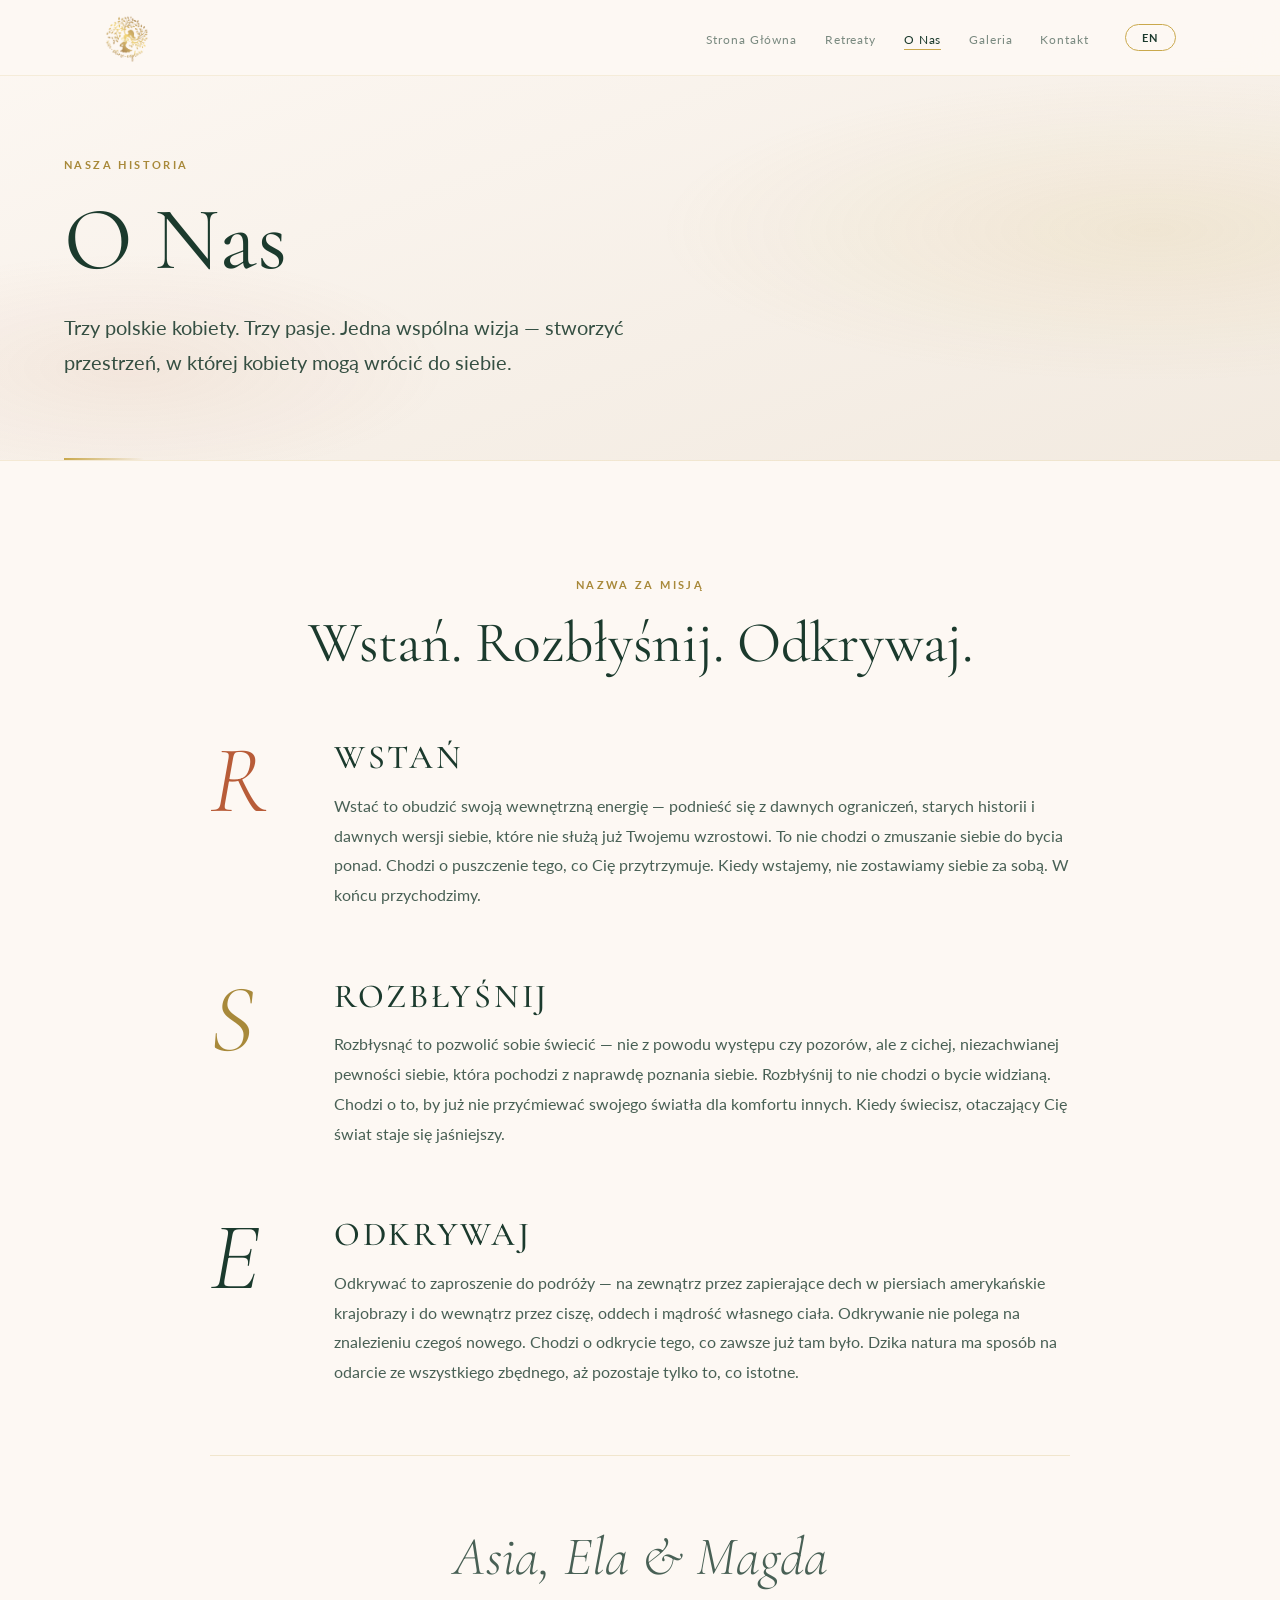
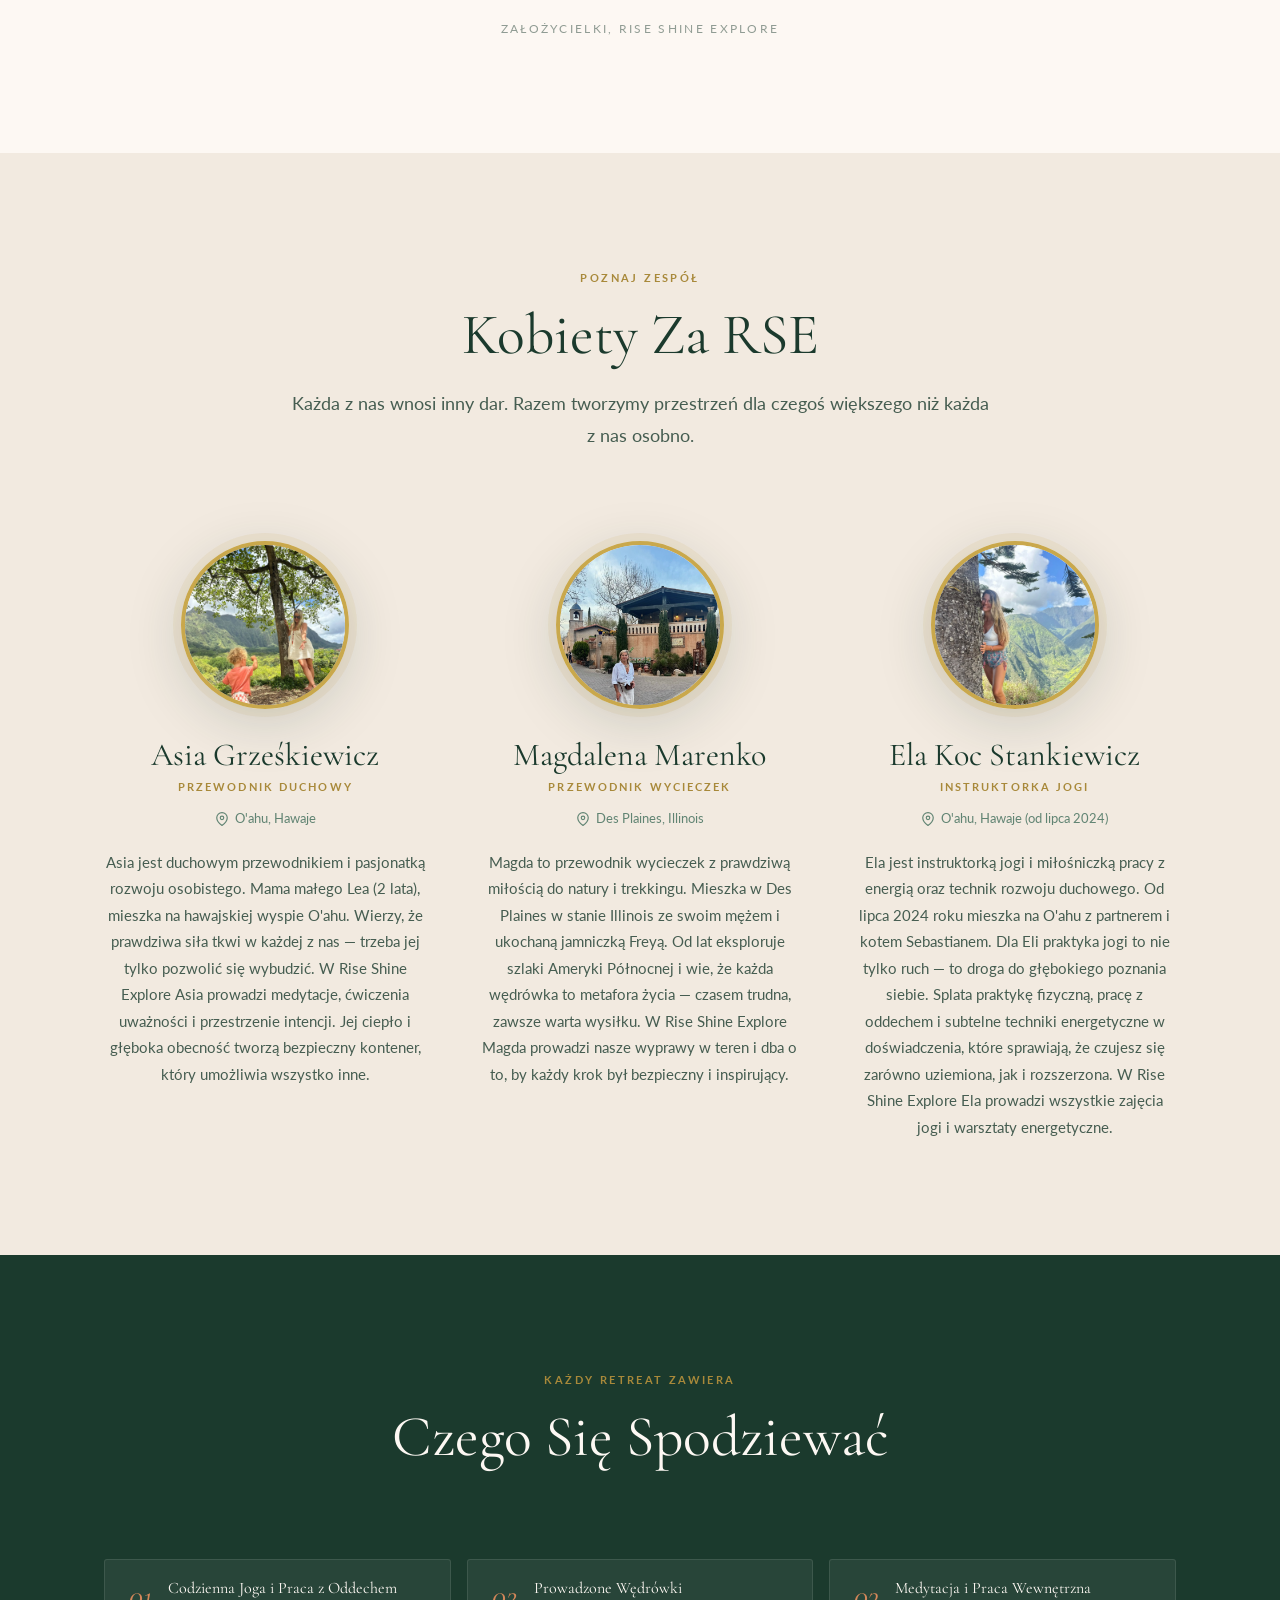
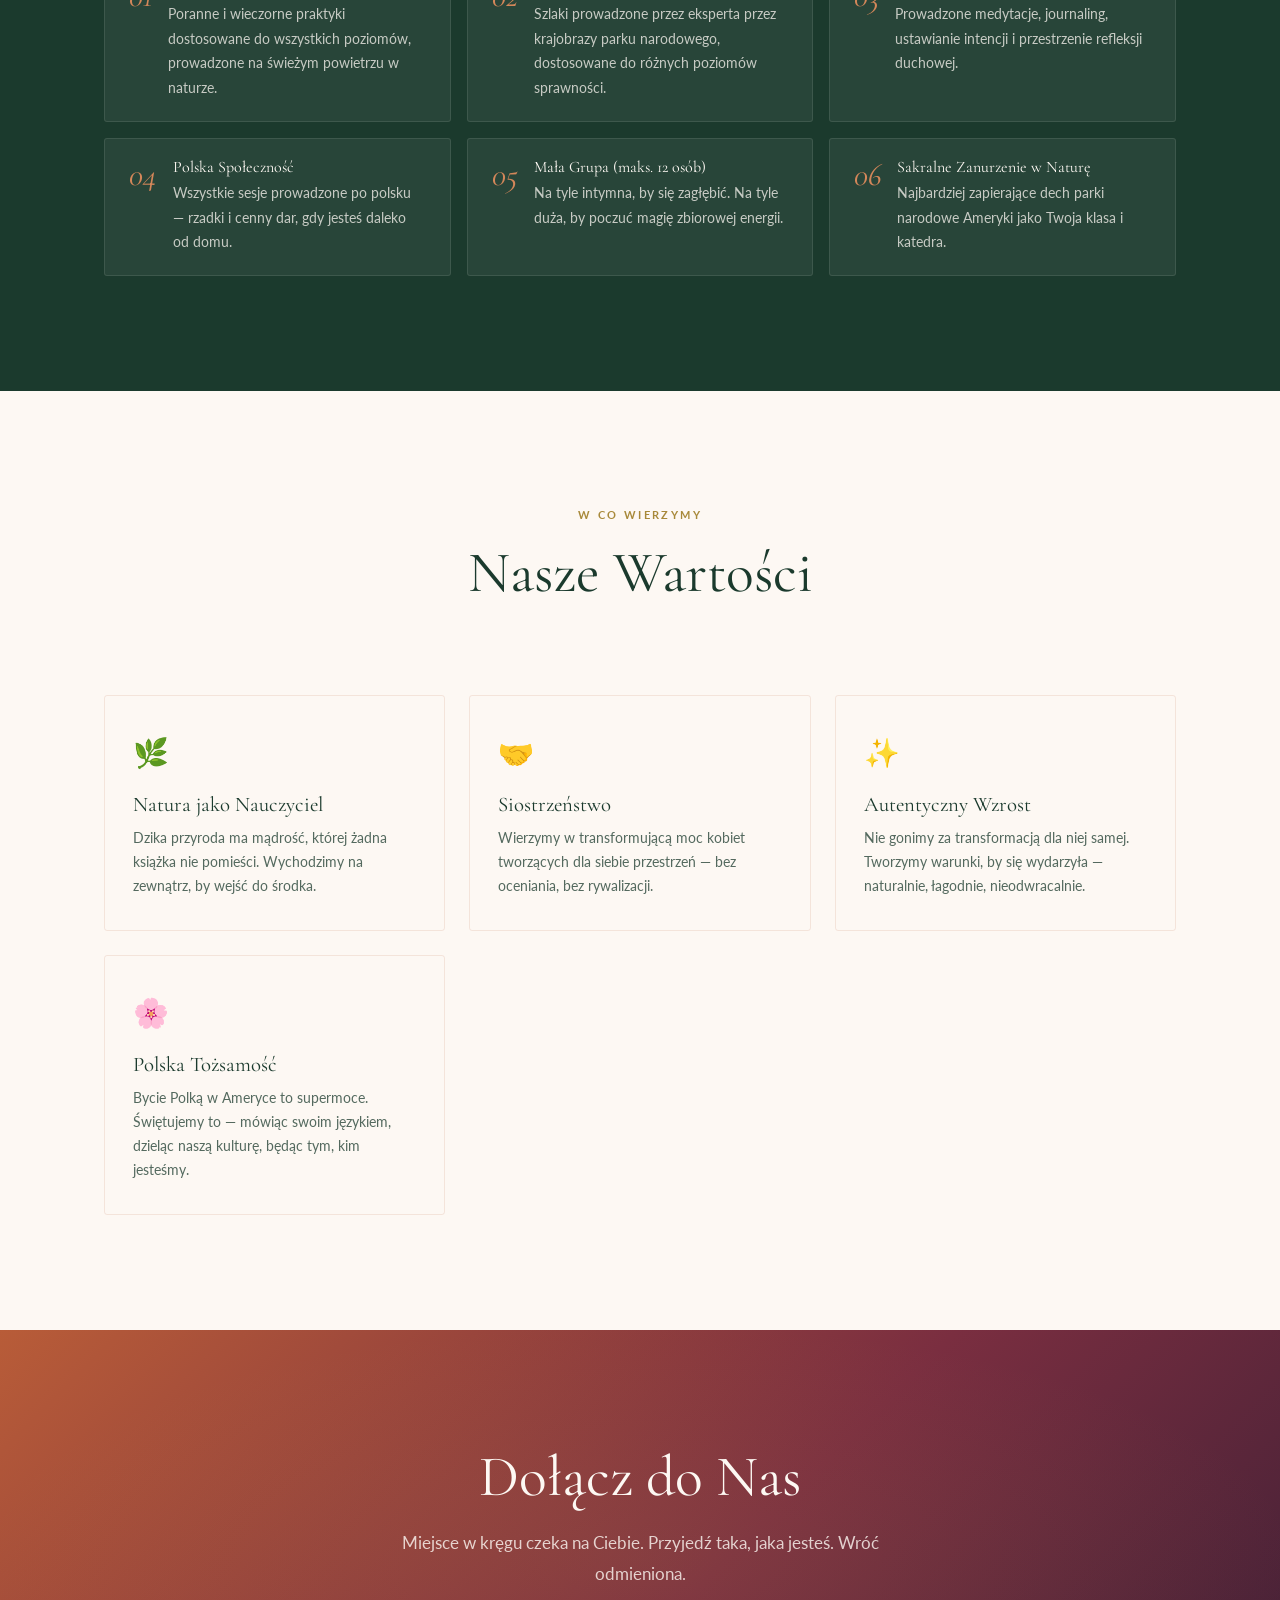
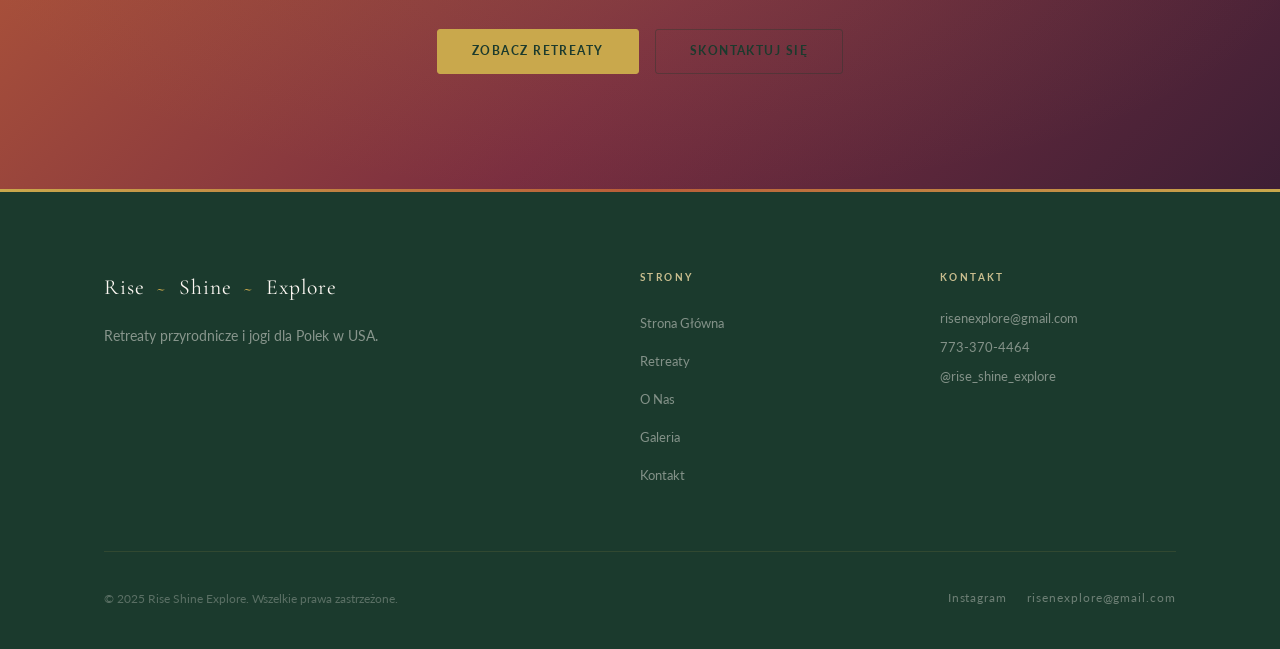
==== commit 66eaeffe: "Fix team image references png to jpg" ====
--- a/about.html
+++ b/about.html
@@ -156,7 +156,7 @@
         <article class="team-card animate-on-scroll animate-fade-up">
           <div class="team-card__avatar">
             <div class="team-card__avatar-inner">
-              <img src="images/team/asia.png" alt="Asia Grześkiewicz">
+              <img src="images/team/asia.jpg" alt="Asia Grześkiewicz">
             </div>
           </div>
           <h3 class="team-card__name">Asia Grześkiewicz</h3>
@@ -188,7 +188,7 @@
         <article class="team-card animate-on-scroll animate-fade-up delay-2">
           <div class="team-card__avatar">
             <div class="team-card__avatar-inner">
-              <img src="images/team/ela.png" alt="Ela Koc Stankiewicz">
+              <img src="images/team/ela.jpg" alt="Ela Koc Stankiewicz">
             </div>
           </div>
           <h3 class="team-card__name">Ela Koc Stankiewicz</h3>
